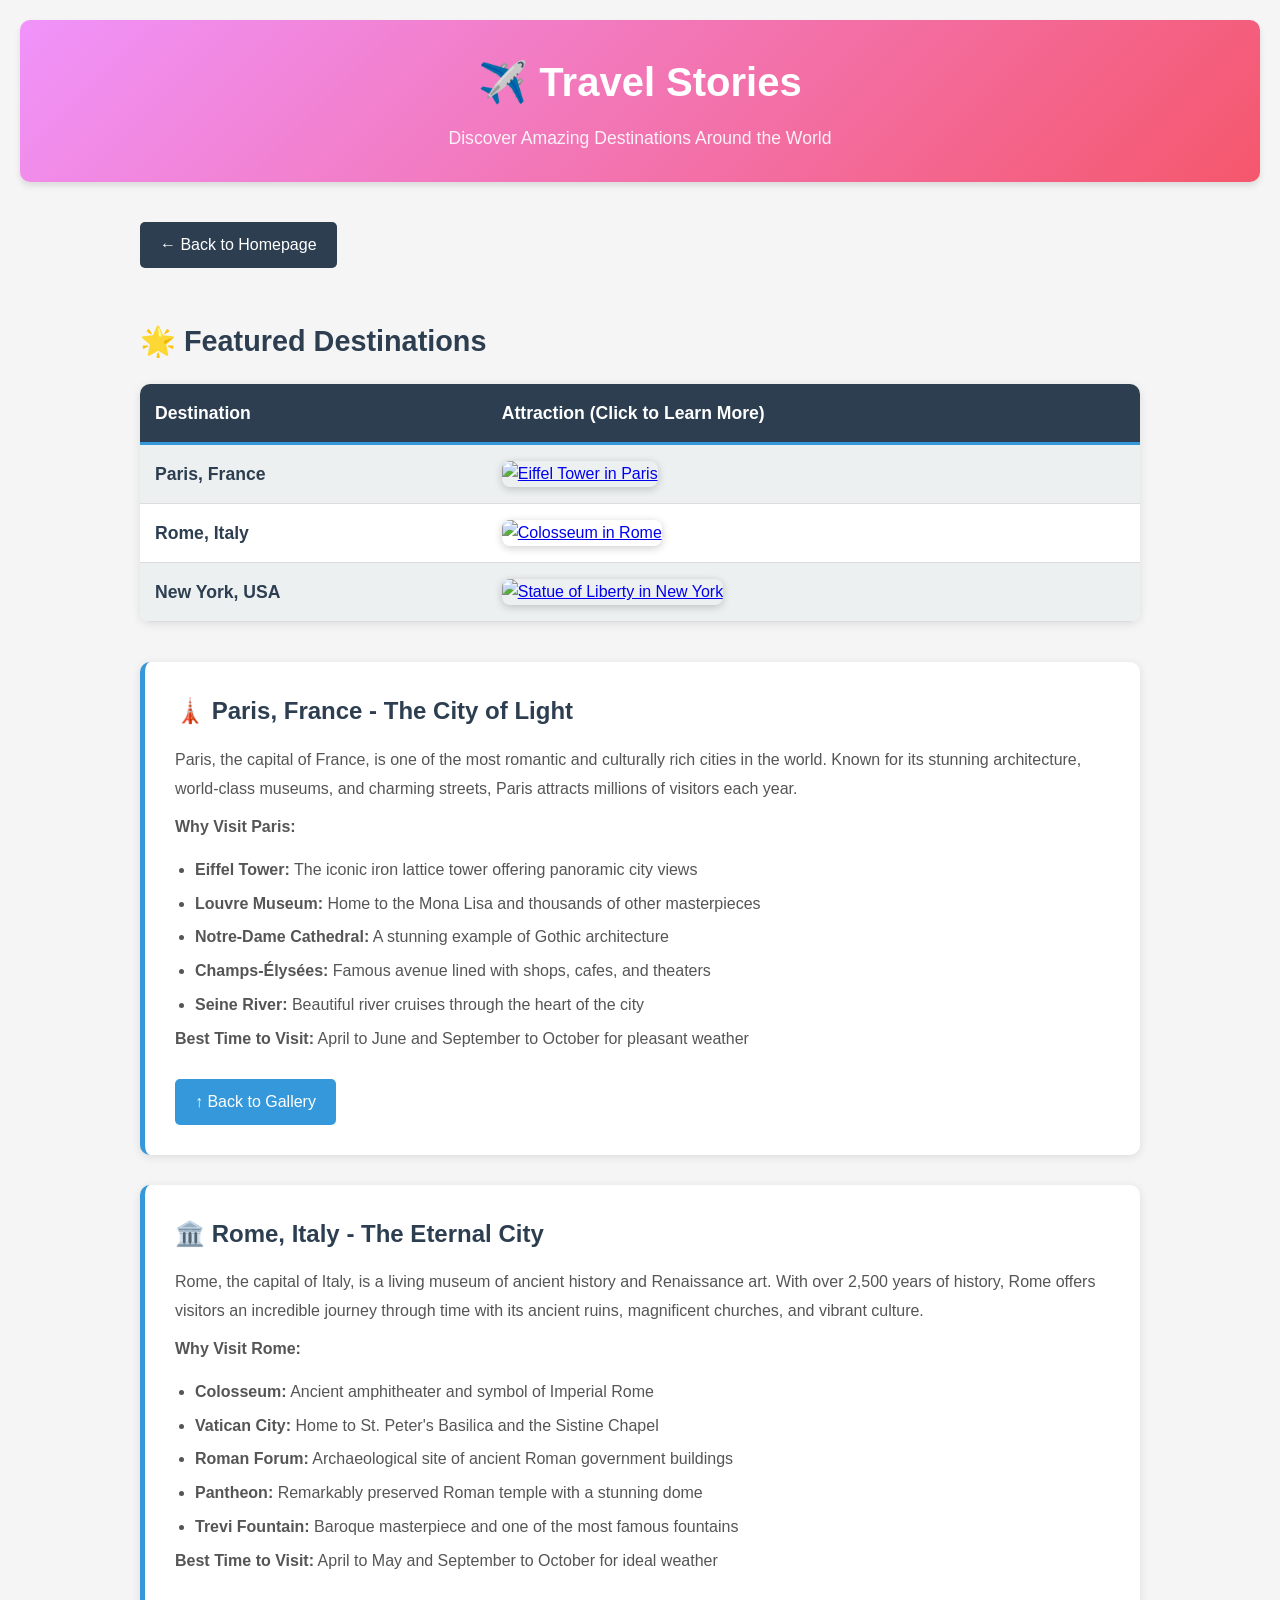
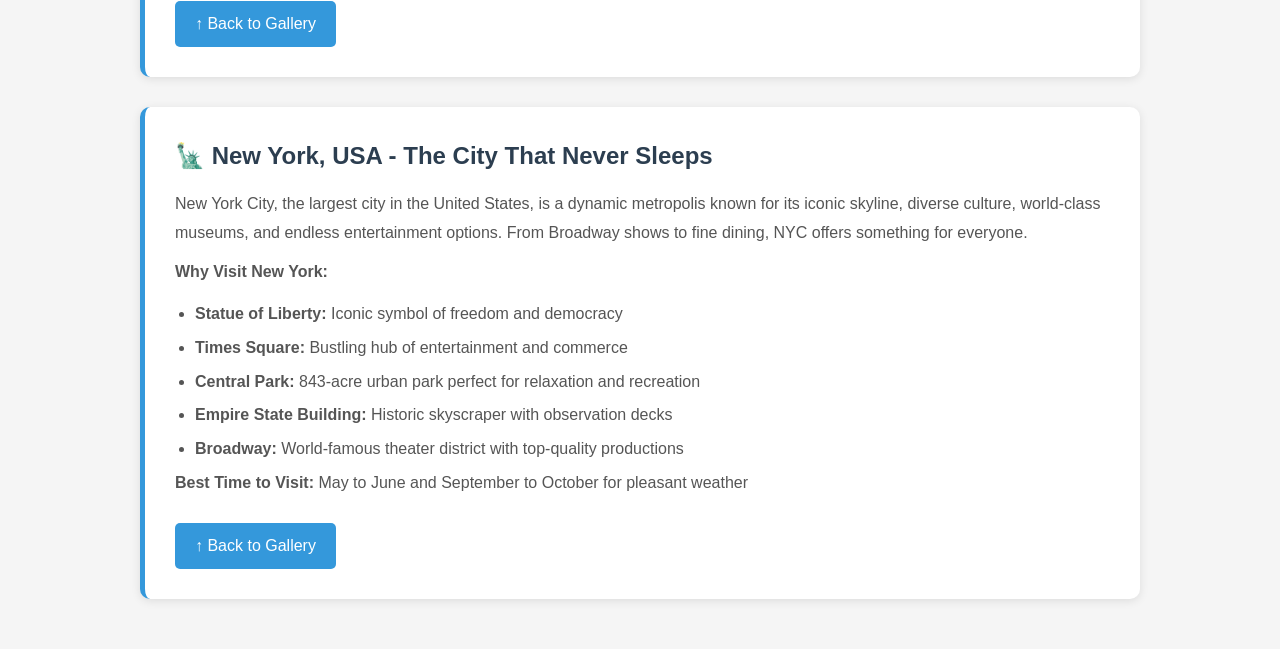
==== travel-stories.html @ 44e8211d "Initial commit: Travel Blog Website - Homepage and Travel Stories with styling and documentation" ====
<!DOCTYPE html>
<html lang="en">
<head>
    <!-- Meta tags for character encoding and responsive design -->
    <meta charset="UTF-8">
    <meta name="viewport" content="width=device-width, initial-scale=1.0">
    <title>Travel Stories - Destination Guide</title>
    
    <!-- Embedded CSS styling for travel stories page -->
    <style>
        /* Reset default browser styles for consistency */
        * {
            margin: 0;
            padding: 0;
            box-sizing: border-box;
        }

        /* Body styling - sets background and font for entire page */
        body {
            font-family: 'Arial', sans-serif;
            background-color: #f5f5f5;
            padding: 20px;
            line-height: 1.6;
        }

        /* Header styling - creates title section at top of page */
        header {
            text-align: center;
            margin-bottom: 40px;
            background: linear-gradient(135deg, #f093fb 0%, #f5576c 100%);
            color: white;
            padding: 30px;
            border-radius: 10px;
            box-shadow: 0 4px 6px rgba(0, 0, 0, 0.1);
        }

        /* Main heading styling */
        h1 {
            font-size: 2.5em;
            margin-bottom: 10px;
        }

        /* Subtitle styling */
        .subtitle {
            font-size: 1.1em;
            opacity: 0.9;
        }

        /* Main content container - holds table and detail sections */
        .content-container {
            max-width: 1000px;
            margin: 0 auto;
        }

        /* Section heading styling */
        h2 {
            color: #2c3e50;
            font-size: 1.8em;
            margin-bottom: 20px;
            margin-top: 30px;
        }

        /* Table styling - creates the main gallery table */
        table {
            width: 100%;
            border-collapse: collapse;
            background-color: white;
            box-shadow: 0 2px 10px rgba(0, 0, 0, 0.1);
            border-radius: 10px;
            overflow: hidden;
            margin-bottom: 40px;
        }

        /* Table header styling - makes header row stand out */
        thead {
            background-color: #2c3e50;
            color: white;
        }

        /* Table header cell styling - bold and centered */
        th {
            padding: 15px;
            text-align: left;
            font-weight: bold;
            font-size: 1.1em;
            border-bottom: 3px solid #3498db;
        }

        /* Table data cell styling - adds padding and borders */
        td {
            padding: 15px;
            border-bottom: 1px solid #ddd;
        }

        /* Alternating row colors - makes table easier to read */
        tbody tr:nth-child(odd) {
            background-color: #ecf0f1;
        }

        /* Alternating row colors - different color for even rows */
        tbody tr:nth-child(even) {
            background-color: #ffffff;
        }

        /* Row hover effect - highlights row when mouse hovers */
        tbody tr:hover {
            background-color: #d5dbdb;
            transition: background-color 0.3s ease;
        }

        /* Destination name styling - makes destination names bold */
        .destination-name {
            font-weight: bold;
            color: #2c3e50;
            font-size: 1.1em;
        }

        /* Image styling - sets size and appearance of attraction images */
        .attraction-image {
            width: 250px;
            height: 200px;
            object-fit: cover;
            border-radius: 8px;
            cursor: pointer;
            transition: opacity 0.3s ease;
            box-shadow: 0 2px 8px rgba(0, 0, 0, 0.2);
        }

        /* Image hover effect - reduces opacity when mouse hovers over image */
        .attraction-image:hover {
            opacity: 0.7;
            box-shadow: 0 4px 12px rgba(0, 0, 0, 0.3);
        }

        /* Detail section styling - creates sections for destination information */
        .detail-section {
            background-color: white;
            padding: 30px;
            margin-bottom: 30px;
            border-radius: 10px;
            box-shadow: 0 2px 10px rgba(0, 0, 0, 0.1);
            scroll-margin-top: 20px;
            border-left: 5px solid #3498db;
        }

        /* Detail section heading styling */
        .detail-section h3 {
            color: #2c3e50;
            font-size: 1.5em;
            margin-bottom: 15px;
        }

        /* Detail section paragraph styling */
        .detail-section p {
            color: #555;
            margin-bottom: 10px;
            line-height: 1.8;
        }

        /* Highlights list styling - creates bullet points for key info */
        .highlights {
            margin-top: 15px;
            margin-left: 20px;
        }

        /* Highlights list item styling */
        .highlights li {
            margin-bottom: 8px;
            color: #555;
        }

        /* Back to gallery button styling - helps users navigate back */
        .back-to-gallery {
            display: inline-block;
            margin-top: 15px;
            padding: 10px 20px;
            background-color: #3498db;
            color: white;
            text-decoration: none;
            border-radius: 5px;
            transition: background-color 0.3s ease;
        }

        /* Back to gallery button hover effect */
        .back-to-gallery:hover {
            background-color: #2980b9;
        }

        /* Navigation link styling - makes links look like buttons */
        .nav-link {
            display: inline-block;
            margin-bottom: 20px;
            padding: 10px 20px;
            background-color: #2c3e50;
            color: white;
            text-decoration: none;
            border-radius: 5px;
            transition: background-color 0.3s ease;
        }

        /* Navigation link hover effect */
        .nav-link:hover {
            background-color: #34495e;
        }

        /* Responsive design for smaller screens */
        @media (max-width: 768px) {
            h1 {
                font-size: 1.8em;
            }

            table {
                font-size: 0.9em;
            }

            th, td {
                padding: 10px;
            }

            .attraction-image {
                width: 150px;
                height: 120px;
            }

            .detail-section {
                padding: 20px;
            }
        }
    </style>
</head>
<body>
    <!-- Header section with title -->
    <header>
        <h1>✈️ Travel Stories</h1>
        <p class="subtitle">Discover Amazing Destinations Around the World</p>
    </header>

    <!-- Main content area -->
    <main class="content-container">
        <!-- Navigation link back to homepage -->
        <a href="index.html" class="nav-link">← Back to Homepage</a>

        <!-- Travel destinations gallery section -->
        <h2>🌟 Featured Destinations</h2>

        <!-- Table displaying destinations and attraction images -->
        <table>
            <!-- Table header row -->
            <thead>
                <tr>
                    <th>Destination</th>
                    <th>Attraction (Click to Learn More)</th>
                </tr>
            </thead>

            <!-- Table body with destination rows -->
            <tbody>
                <!-- Paris row -->
                <tr>
                    <td><span class="destination-name">Paris, France</span></td>
                    <td>
                        <!-- Clickable image that links to Paris detail section -->
                        <a href="#paris-details">
                            <img src="https://via.placeholder.com/250x200?text=Eiffel+Tower" 
                                 alt="Eiffel Tower in Paris" 
                                 class="attraction-image">
                        </a>
                    </td>
                </tr>

                <!-- Rome row -->
                <tr>
                    <td><span class="destination-name">Rome, Italy</span></td>
                    <td>
                        <!-- Clickable image that links to Rome detail section -->
                        <a href="#rome-details">
                            <img src="https://via.placeholder.com/250x200?text=Colosseum" 
                                 alt="Colosseum in Rome" 
                                 class="attraction-image">
                        </a>
                    </td>
                </tr>

                <!-- New York row -->
                <tr>
                    <td><span class="destination-name">New York, USA</span></td>
                    <td>
                        <!-- Clickable image that links to New York detail section -->
                        <a href="#newyork-details">
                            <img src="https://via.placeholder.com/250x200?text=Statue+of+Liberty" 
                                 alt="Statue of Liberty in New York" 
                                 class="attraction-image">
                        </a>
                    </td>
                </tr>
            </tbody>
        </table>

        <!-- PARIS DETAIL SECTION - Displays when user clicks Eiffel Tower image -->
        <section id="paris-details" class="detail-section">
            <h3>🗼 Paris, France - The City of Light</h3>
            
            <!-- Description of Paris -->
            <p>
                Paris, the capital of France, is one of the most romantic and culturally rich cities in the world. 
                Known for its stunning architecture, world-class museums, and charming streets, Paris attracts 
                millions of visitors each year.
            </p>

            <!-- Key highlights of Paris -->
            <p><strong>Why Visit Paris:</strong></p>
            <ul class="highlights">
                <li><strong>Eiffel Tower:</strong> The iconic iron lattice tower offering panoramic city views</li>
                <li><strong>Louvre Museum:</strong> Home to the Mona Lisa and thousands of other masterpieces</li>
                <li><strong>Notre-Dame Cathedral:</strong> A stunning example of Gothic architecture</li>
                <li><strong>Champs-Élysées:</strong> Famous avenue lined with shops, cafes, and theaters</li>
                <li><strong>Seine River:</strong> Beautiful river cruises through the heart of the city</li>
            </ul>

            <!-- Best time to visit -->
            <p><strong>Best Time to Visit:</strong> April to June and September to October for pleasant weather</p>

            <!-- Back to gallery link -->
            <a href="#" class="back-to-gallery">↑ Back to Gallery</a>
        </section>

        <!-- ROME DETAIL SECTION - Displays when user clicks Colosseum image -->
        <section id="rome-details" class="detail-section">
            <h3>🏛️ Rome, Italy - The Eternal City</h3>
            
            <!-- Description of Rome -->
            <p>
                Rome, the capital of Italy, is a living museum of ancient history and Renaissance art. 
                With over 2,500 years of history, Rome offers visitors an incredible journey through time 
                with its ancient ruins, magnificent churches, and vibrant culture.
            </p>

            <!-- Key highlights of Rome -->
            <p><strong>Why Visit Rome:</strong></p>
            <ul class="highlights">
                <li><strong>Colosseum:</strong> Ancient amphitheater and symbol of Imperial Rome</li>
                <li><strong>Vatican City:</strong> Home to St. Peter's Basilica and the Sistine Chapel</li>
                <li><strong>Roman Forum:</strong> Archaeological site of ancient Roman government buildings</li>
                <li><strong>Pantheon:</strong> Remarkably preserved Roman temple with a stunning dome</li>
                <li><strong>Trevi Fountain:</strong> Baroque masterpiece and one of the most famous fountains</li>
            </ul>

            <!-- Best time to visit -->
            <p><strong>Best Time to Visit:</strong> April to May and September to October for ideal weather</p>

            <!-- Back to gallery link -->
            <a href="#" class="back-to-gallery">↑ Back to Gallery</a>
        </section>

        <!-- NEW YORK DETAIL SECTION - Displays when user clicks Statue of Liberty image -->
        <section id="newyork-details" class="detail-section">
            <h3>🗽 New York, USA - The City That Never Sleeps</h3>
            
            <!-- Description of New York -->
            <p>
                New York City, the largest city in the United States, is a dynamic metropolis known for its 
                iconic skyline, diverse culture, world-class museums, and endless entertainment options. 
                From Broadway shows to fine dining, NYC offers something for everyone.
            </p>

            <!-- Key highlights of New York -->
            <p><strong>Why Visit New York:</strong></p>
            <ul class="highlights">
                <li><strong>Statue of Liberty:</strong> Iconic symbol of freedom and democracy</li>
                <li><strong>Times Square:</strong> Bustling hub of entertainment and commerce</li>
                <li><strong>Central Park:</strong> 843-acre urban park perfect for relaxation and recreation</li>
                <li><strong>Empire State Building:</strong> Historic skyscraper with observation decks</li>
                <li><strong>Broadway:</strong> World-famous theater district with top-quality productions</li>
            </ul>

            <!-- Best time to visit -->
            <p><strong>Best Time to Visit:</strong> May to June and September to October for pleasant weather</p>

            <!-- Back to gallery link -->
            <a href="#" class="back-to-gallery">↑ Back to Gallery</a>
        </section>
    </main>
</body>
</html>
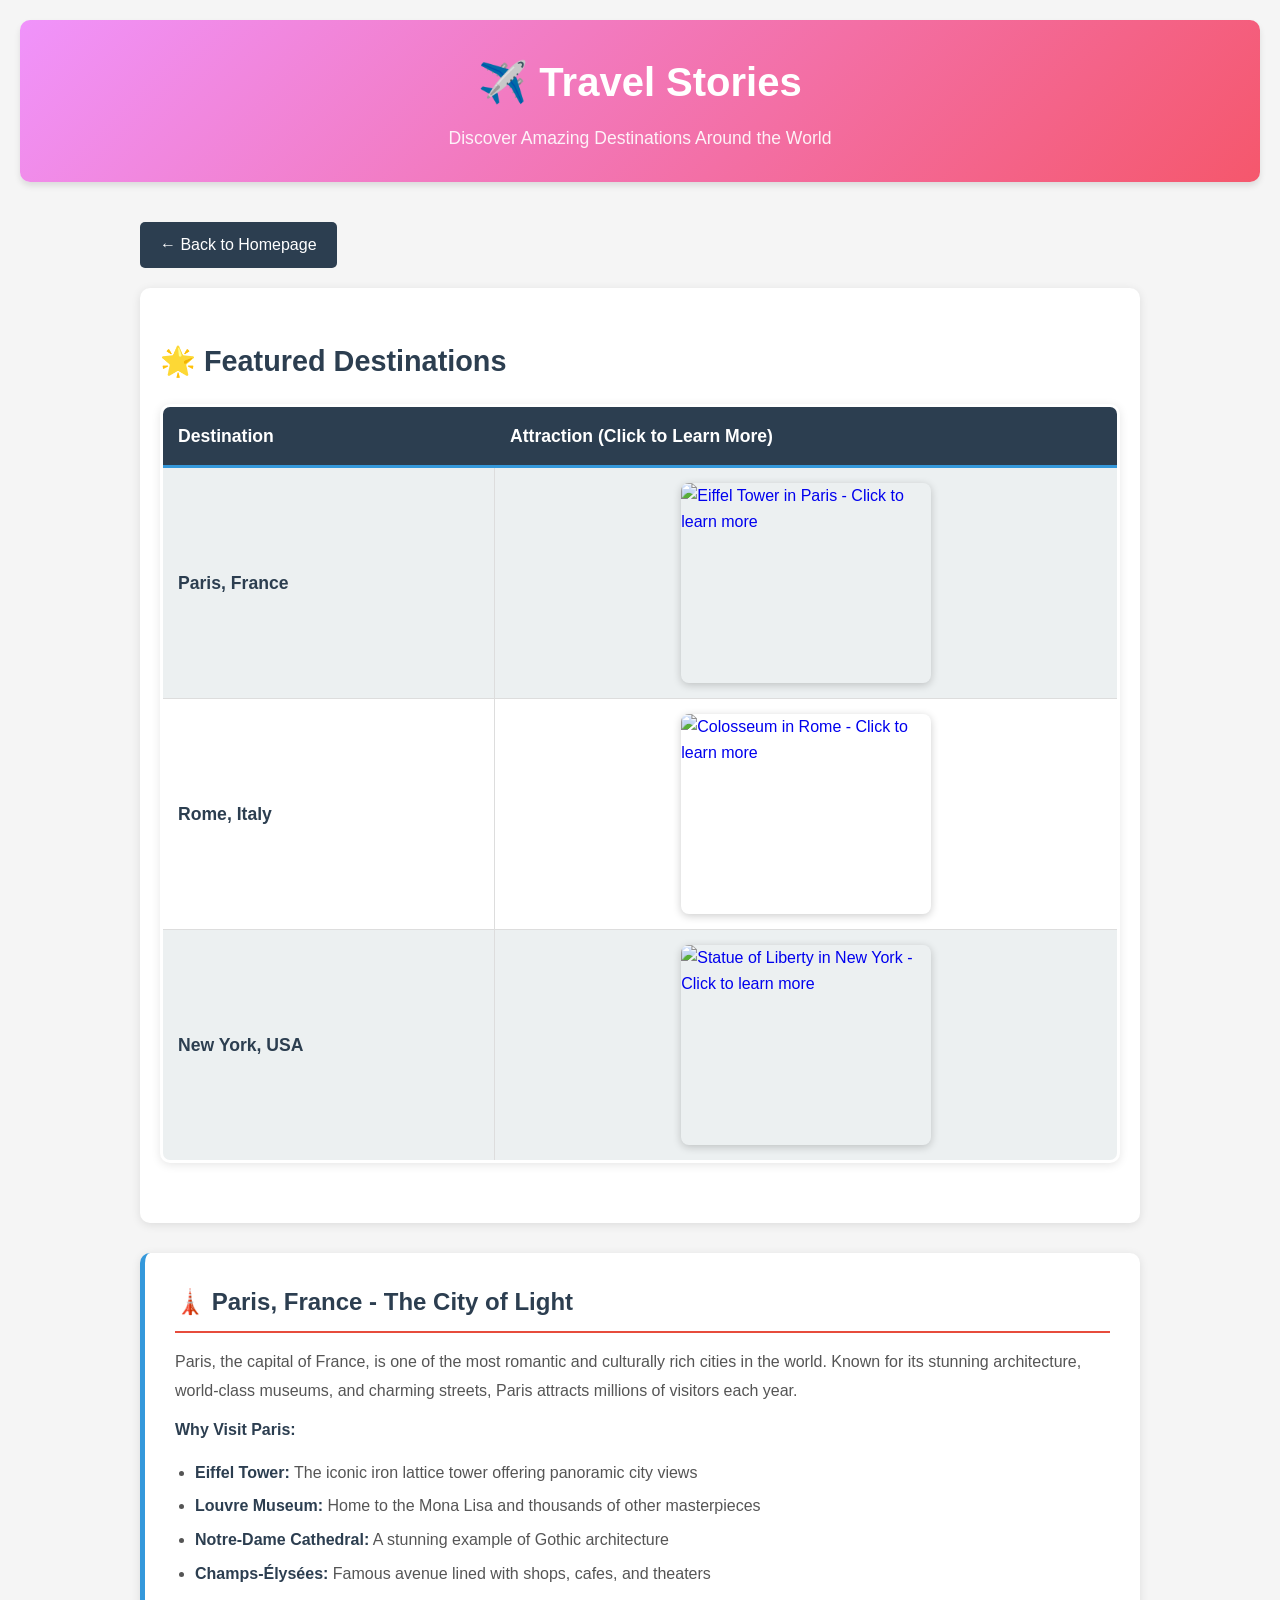
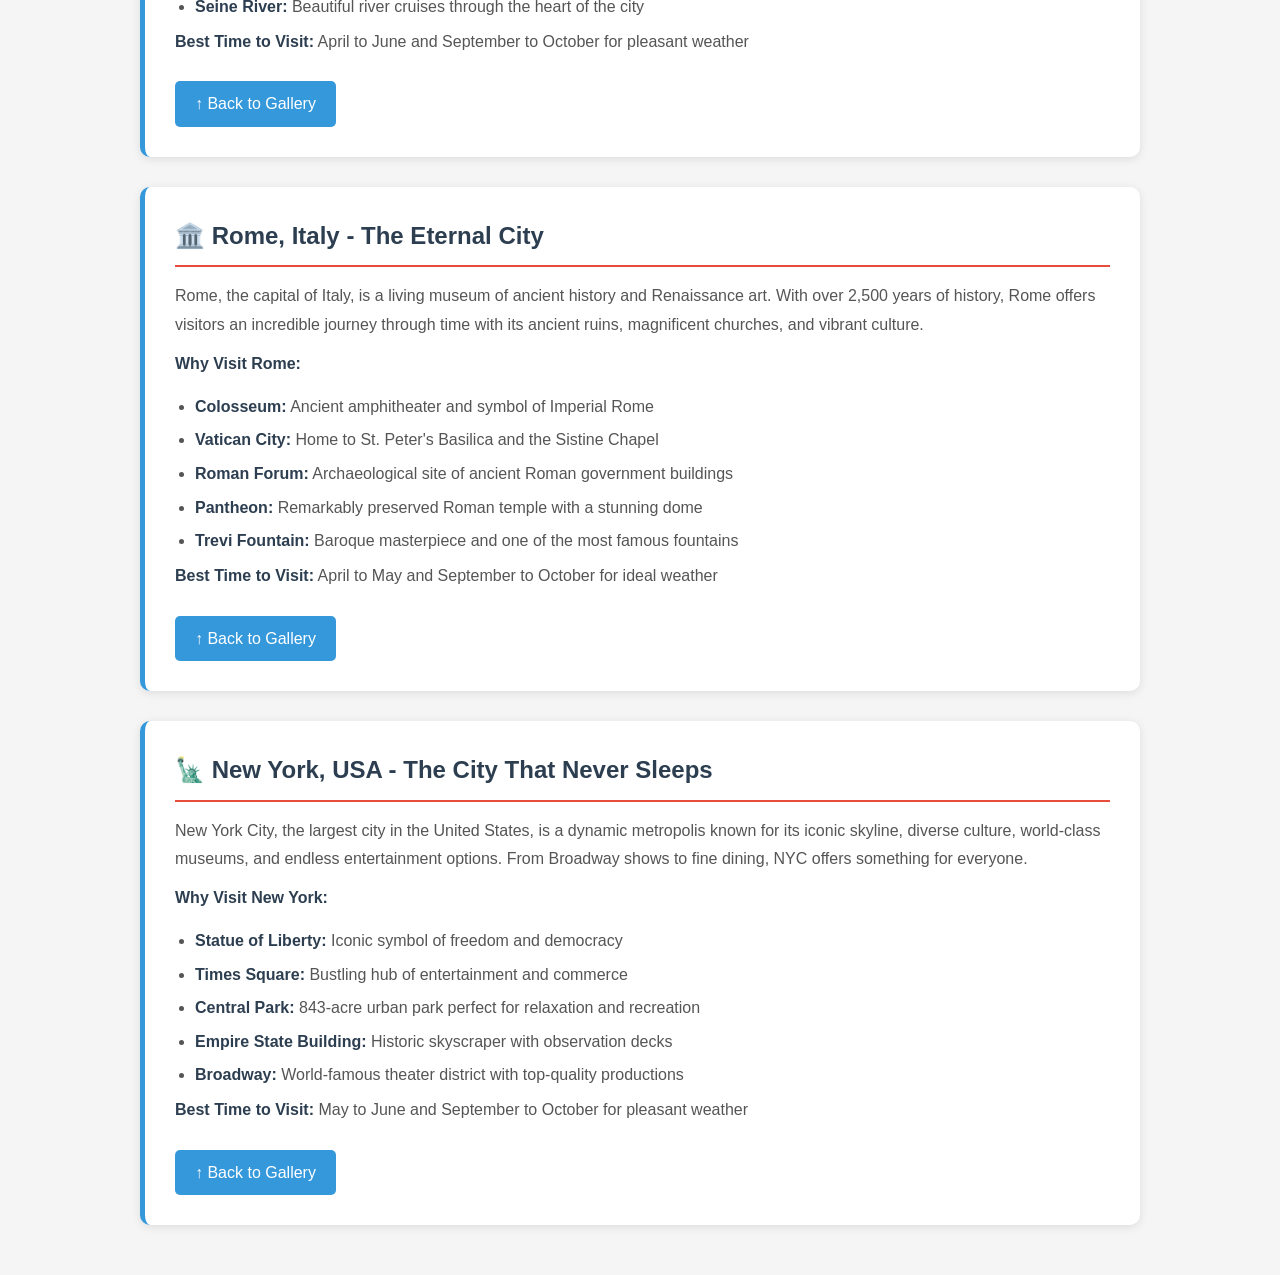
==== commit 512413a6: "Fix: Correct placeholder image URLs" ====
--- a/travel-stories.html
+++ b/travel-stories.html
@@ -69,6 +69,7 @@
             border-radius: 10px;
             overflow: hidden;
             margin-bottom: 40px;
+            border: 3px solid #3498db;
         }
 
         /* Table header styling - makes header row stand out */
@@ -90,6 +91,12 @@
         td {
             padding: 15px;
             border-bottom: 1px solid #ddd;
+            border-right: 1px solid #ddd;
+        }
+
+        /* Remove border from last column */
+        td:last-child {
+            border-right: none;
         }
 
         /* Alternating row colors - makes table easier to read */
@@ -113,6 +120,13 @@
             font-weight: bold;
             color: #2c3e50;
             font-size: 1.1em;
+        }
+
+        /* Image container styling - ensures proper alignment */
+        .image-container {
+            display: flex;
+            justify-content: center;
+            align-items: center;
         }
 
         /* Image styling - sets size and appearance of attraction images */
@@ -122,14 +136,22 @@
             object-fit: cover;
             border-radius: 8px;
             cursor: pointer;
-            transition: opacity 0.3s ease;
+            transition: opacity 0.3s ease, transform 0.3s ease;
             box-shadow: 0 2px 8px rgba(0, 0, 0, 0.2);
+            display: block;
         }
 
         /* Image hover effect - reduces opacity when mouse hovers over image */
         .attraction-image:hover {
             opacity: 0.7;
+            transform: scale(1.05);
             box-shadow: 0 4px 12px rgba(0, 0, 0, 0.3);
+        }
+
+        /* Link styling for images - removes default link styling */
+        .image-link {
+            text-decoration: none;
+            display: inline-block;
         }
 
         /* Detail section styling - creates sections for destination information */
@@ -148,6 +170,8 @@
             color: #2c3e50;
             font-size: 1.5em;
             margin-bottom: 15px;
+            border-bottom: 2px solid #e74c3c;
+            padding-bottom: 10px;
         }
 
         /* Detail section paragraph styling */
@@ -157,10 +181,16 @@
             line-height: 1.8;
         }
 
+        /* Strong text styling in detail sections */
+        .detail-section strong {
+            color: #2c3e50;
+        }
+
         /* Highlights list styling - creates bullet points for key info */
         .highlights {
             margin-top: 15px;
             margin-left: 20px;
+            list-style-type: disc;
         }
 
         /* Highlights list item styling */
@@ -203,6 +233,15 @@
             background-color: #34495e;
         }
 
+        /* Gallery section styling */
+        .gallery-section {
+            background-color: white;
+            padding: 20px;
+            border-radius: 10px;
+            box-shadow: 0 2px 10px rgba(0, 0, 0, 0.1);
+            margin-bottom: 30px;
+        }
+
         /* Responsive design for smaller screens */
         @media (max-width: 768px) {
             h1 {
@@ -224,6 +263,10 @@
 
             .detail-section {
                 padding: 20px;
+            }
+
+            .destination-name {
+                font-size: 0.95em;
             }
         }
     </style>
@@ -241,60 +284,68 @@
         <a href="index.html" class="nav-link">← Back to Homepage</a>
 
         <!-- Travel destinations gallery section -->
-        <h2>🌟 Featured Destinations</h2>
-
-        <!-- Table displaying destinations and attraction images -->
-        <table>
-            <!-- Table header row -->
-            <thead>
-                <tr>
-                    <th>Destination</th>
-                    <th>Attraction (Click to Learn More)</th>
-                </tr>
-            </thead>
-
-            <!-- Table body with destination rows -->
-            <tbody>
-                <!-- Paris row -->
-                <tr>
-                    <td><span class="destination-name">Paris, France</span></td>
-                    <td>
-                        <!-- Clickable image that links to Paris detail section -->
-                        <a href="#paris-details">
-                            <img src="https://via.placeholder.com/250x200?text=Eiffel+Tower" 
-                                 alt="Eiffel Tower in Paris" 
-                                 class="attraction-image">
-                        </a>
-                    </td>
-                </tr>
-
-                <!-- Rome row -->
-                <tr>
-                    <td><span class="destination-name">Rome, Italy</span></td>
-                    <td>
-                        <!-- Clickable image that links to Rome detail section -->
-                        <a href="#rome-details">
-                            <img src="https://via.placeholder.com/250x200?text=Colosseum" 
-                                 alt="Colosseum in Rome" 
-                                 class="attraction-image">
-                        </a>
-                    </td>
-                </tr>
-
-                <!-- New York row -->
-                <tr>
-                    <td><span class="destination-name">New York, USA</span></td>
-                    <td>
-                        <!-- Clickable image that links to New York detail section -->
-                        <a href="#newyork-details">
-                            <img src="https://via.placeholder.com/250x200?text=Statue+of+Liberty" 
-                                 alt="Statue of Liberty in New York" 
-                                 class="attraction-image">
-                        </a>
-                    </td>
-                </tr>
-            </tbody>
-        </table>
+        <section class="gallery-section">
+            <h2>🌟 Featured Destinations</h2>
+
+            <!-- Table displaying destinations and attraction images -->
+            <table>
+                <!-- Table header row -->
+                <thead>
+                    <tr>
+                        <th>Destination</th>
+                        <th>Attraction (Click to Learn More)</th>
+                    </tr>
+                </thead>
+
+                <!-- Table body with destination rows -->
+                <tbody>
+                    <!-- Paris row -->
+                    <tr>
+                        <td><span class="destination-name">Paris, France</span></td>
+                        <td>
+                            <!-- Clickable image that links to Paris detail section -->
+                            <div class="image-container">
+                                <a href="#paris-details" class="image-link">
+                                    <img src="https://via.placeholder.com/250x200?text=Eiffel+Tower" 
+                                         alt="Eiffel Tower in Paris - Click to learn more" 
+                                         class="attraction-image">
+                                </a>
+                            </div>
+                        </td>
+                    </tr>
+
+                    <!-- Rome row -->
+                    <tr>
+                        <td><span class="destination-name">Rome, Italy</span></td>
+                        <td>
+                            <!-- Clickable image that links to Rome detail section -->
+                            <div class="image-container">
+                                <a href="#rome-details" class="image-link">
+                                    <img src="https://via.placeholder.com/250x200?text=Colosseum" 
+                                         alt="Colosseum in Rome - Click to learn more" 
+                                         class="attraction-image">
+                                </a>
+                            </div>
+                        </td>
+                    </tr>
+
+                    <!-- New York row -->
+                    <tr>
+                        <td><span class="destination-name">New York, USA</span></td>
+                        <td>
+                            <!-- Clickable image that links to New York detail section -->
+                            <div class="image-container">
+                                <a href="#newyork-details" class="image-link">
+                                    <img src="https://via.placeholder.com/250x200?text=Statue+of+Liberty" 
+                                         alt="Statue of Liberty in New York - Click to learn more" 
+                                         class="attraction-image">
+                                </a>
+                            </div>
+                        </td>
+                    </tr>
+                </tbody>
+            </table>
+        </section>
 
         <!-- PARIS DETAIL SECTION - Displays when user clicks Eiffel Tower image -->
         <section id="paris-details" class="detail-section">
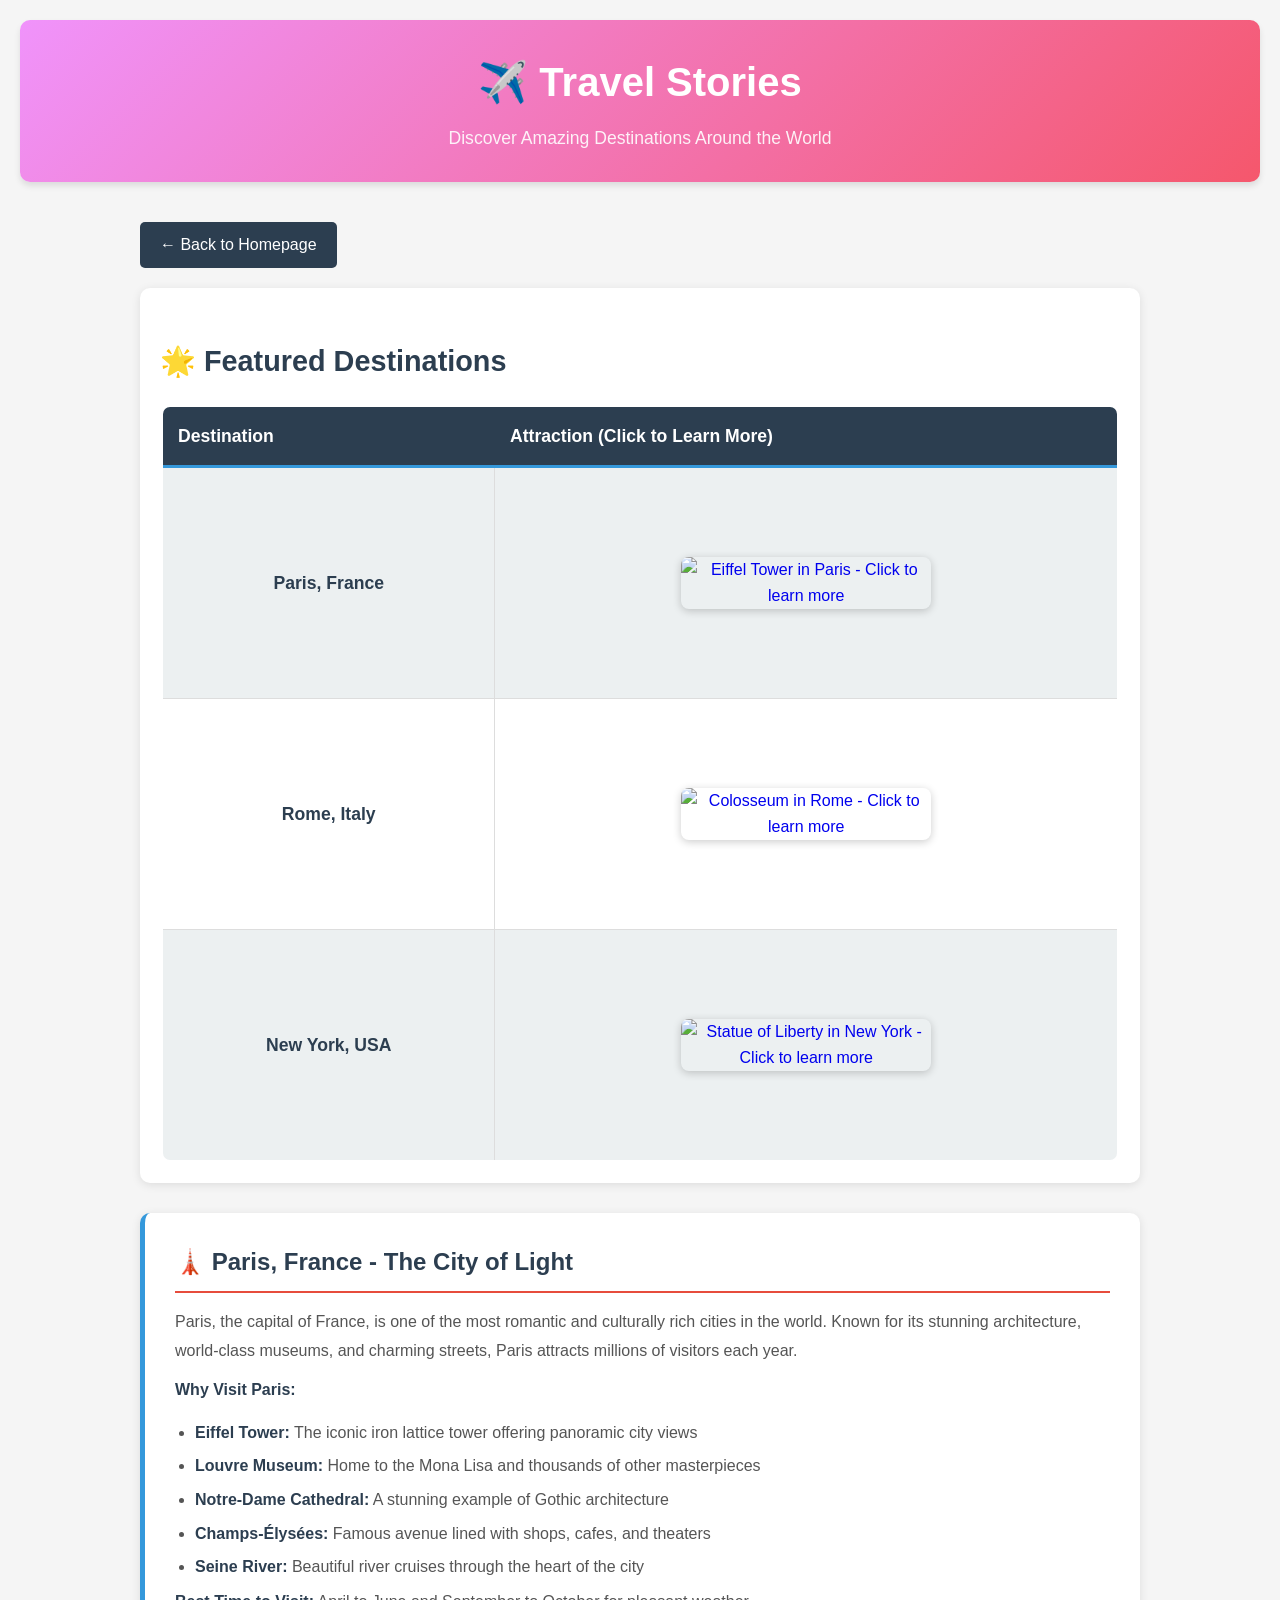
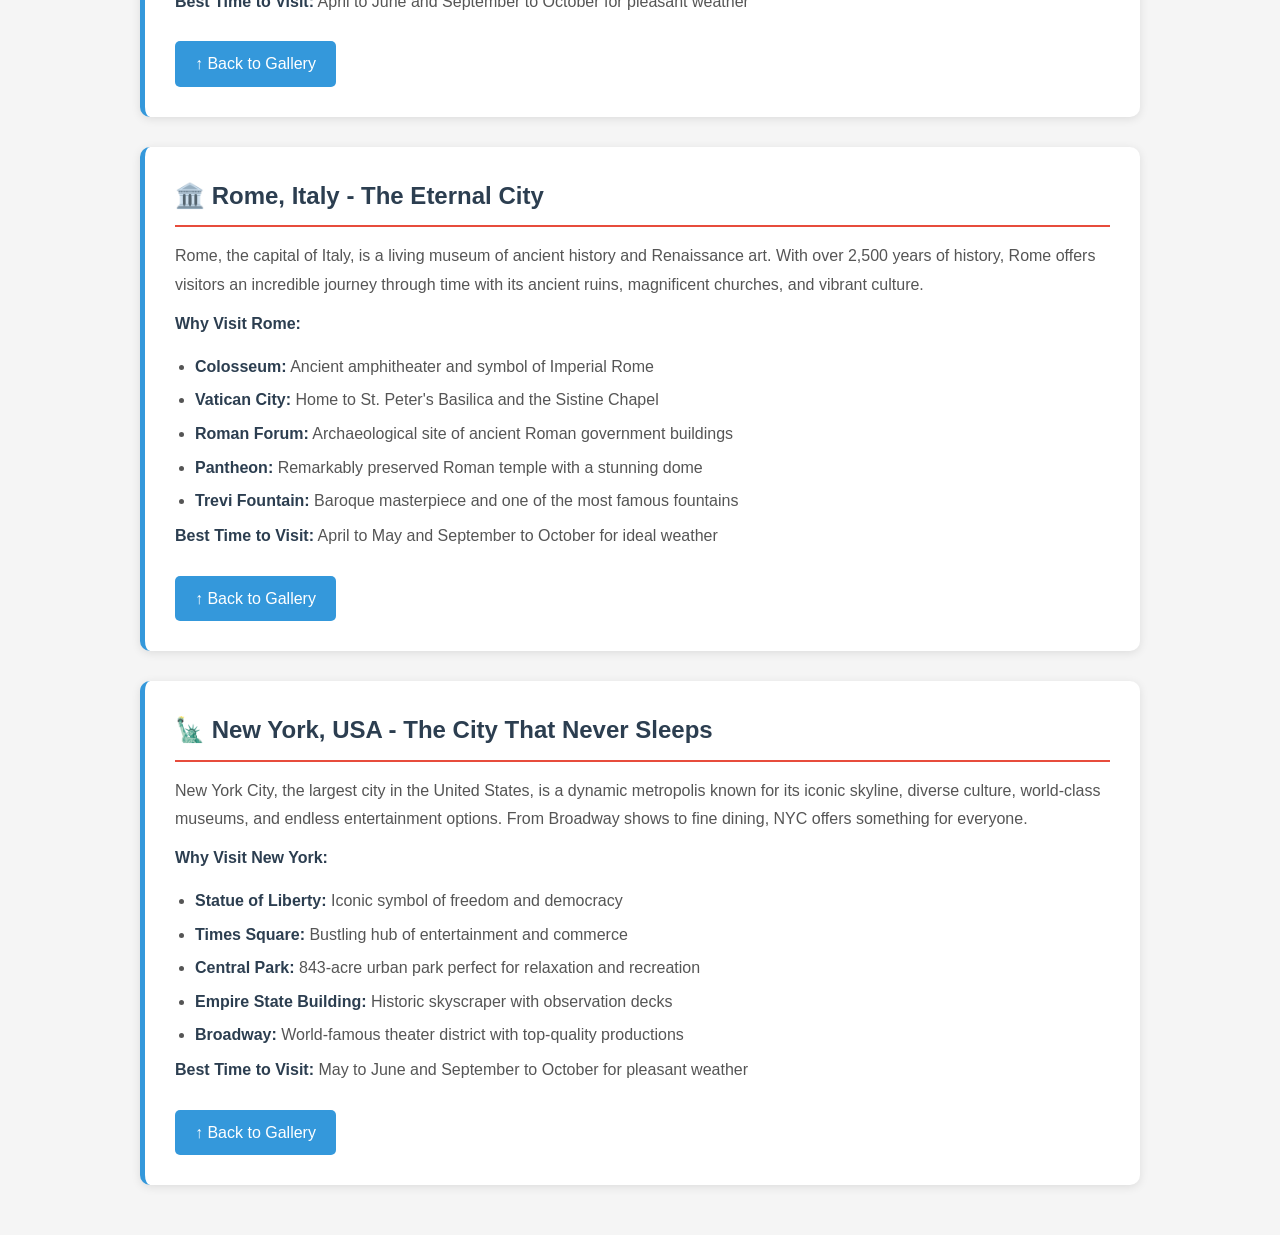
==== commit 485604d2: "Fix: Improve travel-stories.html with proper image rendering and table styling" ====
--- a/travel-stories.html
+++ b/travel-stories.html
@@ -60,16 +60,23 @@
             margin-top: 30px;
         }
 
+        /* Gallery section wrapper - provides background and styling */
+        .gallery-section {
+            background-color: white;
+            padding: 20px;
+            border-radius: 10px;
+            box-shadow: 0 2px 10px rgba(0, 0, 0, 0.1);
+            margin-bottom: 30px;
+        }
+
         /* Table styling - creates the main gallery table */
         table {
             width: 100%;
             border-collapse: collapse;
             background-color: white;
-            box-shadow: 0 2px 10px rgba(0, 0, 0, 0.1);
+            border: 3px solid #3498db;
             border-radius: 10px;
             overflow: hidden;
-            margin-bottom: 40px;
-            border: 3px solid #3498db;
         }
 
         /* Table header styling - makes header row stand out */
@@ -92,6 +99,8 @@
             padding: 15px;
             border-bottom: 1px solid #ddd;
             border-right: 1px solid #ddd;
+            vertical-align: middle;
+            text-align: center;
         }
 
         /* Remove border from last column */
@@ -122,23 +131,38 @@
             font-size: 1.1em;
         }
 
-        /* Image container styling - ensures proper alignment */
+        /* Image container styling - ensures proper alignment and sizing */
         .image-container {
             display: flex;
             justify-content: center;
             align-items: center;
+            width: 250px;
+            height: 200px;
+            margin: 0 auto;
+        }
+
+        /* Link styling for images - removes default link styling */
+        .image-link {
+            text-decoration: none;
+            display: inline-block;
+            width: 100%;
+            height: 100%;
+            display: flex;
+            justify-content: center;
+            align-items: center;
         }
 
         /* Image styling - sets size and appearance of attraction images */
         .attraction-image {
-            width: 250px;
-            height: 200px;
+            max-width: 100%;
+            max-height: 100%;
+            width: auto;
+            height: auto;
             object-fit: cover;
             border-radius: 8px;
             cursor: pointer;
             transition: opacity 0.3s ease, transform 0.3s ease;
             box-shadow: 0 2px 8px rgba(0, 0, 0, 0.2);
-            display: block;
         }
 
         /* Image hover effect - reduces opacity when mouse hovers over image */
@@ -146,12 +170,6 @@
             opacity: 0.7;
             transform: scale(1.05);
             box-shadow: 0 4px 12px rgba(0, 0, 0, 0.3);
-        }
-
-        /* Link styling for images - removes default link styling */
-        .image-link {
-            text-decoration: none;
-            display: inline-block;
         }
 
         /* Detail section styling - creates sections for destination information */
@@ -233,15 +251,6 @@
             background-color: #34495e;
         }
 
-        /* Gallery section styling */
-        .gallery-section {
-            background-color: white;
-            padding: 20px;
-            border-radius: 10px;
-            box-shadow: 0 2px 10px rgba(0, 0, 0, 0.1);
-            margin-bottom: 30px;
-        }
-
         /* Responsive design for smaller screens */
         @media (max-width: 768px) {
             h1 {
@@ -254,6 +263,11 @@
 
             th, td {
                 padding: 10px;
+            }
+
+            .image-container {
+                width: 150px;
+                height: 120px;
             }
 
             .attraction-image {
@@ -306,7 +320,7 @@
                             <!-- Clickable image that links to Paris detail section -->
                             <div class="image-container">
                                 <a href="#paris-details" class="image-link">
-                                    <img src="https://via.placeholder.com/250x200?text=Eiffel+Tower" 
+                                    <img src="https://picsum.photos/250/200?random=1" 
                                          alt="Eiffel Tower in Paris - Click to learn more" 
                                          class="attraction-image">
                                 </a>
@@ -321,7 +335,7 @@
                             <!-- Clickable image that links to Rome detail section -->
                             <div class="image-container">
                                 <a href="#rome-details" class="image-link">
-                                    <img src="https://via.placeholder.com/250x200?text=Colosseum" 
+                                    <img src="https://picsum.photos/250/200?random=2" 
                                          alt="Colosseum in Rome - Click to learn more" 
                                          class="attraction-image">
                                 </a>
@@ -336,7 +350,7 @@
                             <!-- Clickable image that links to New York detail section -->
                             <div class="image-container">
                                 <a href="#newyork-details" class="image-link">
-                                    <img src="https://via.placeholder.com/250x200?text=Statue+of+Liberty" 
+                                    <img src="https://picsum.photos/250/200?random=3" 
                                          alt="Statue of Liberty in New York - Click to learn more" 
                                          class="attraction-image">
                                 </a>
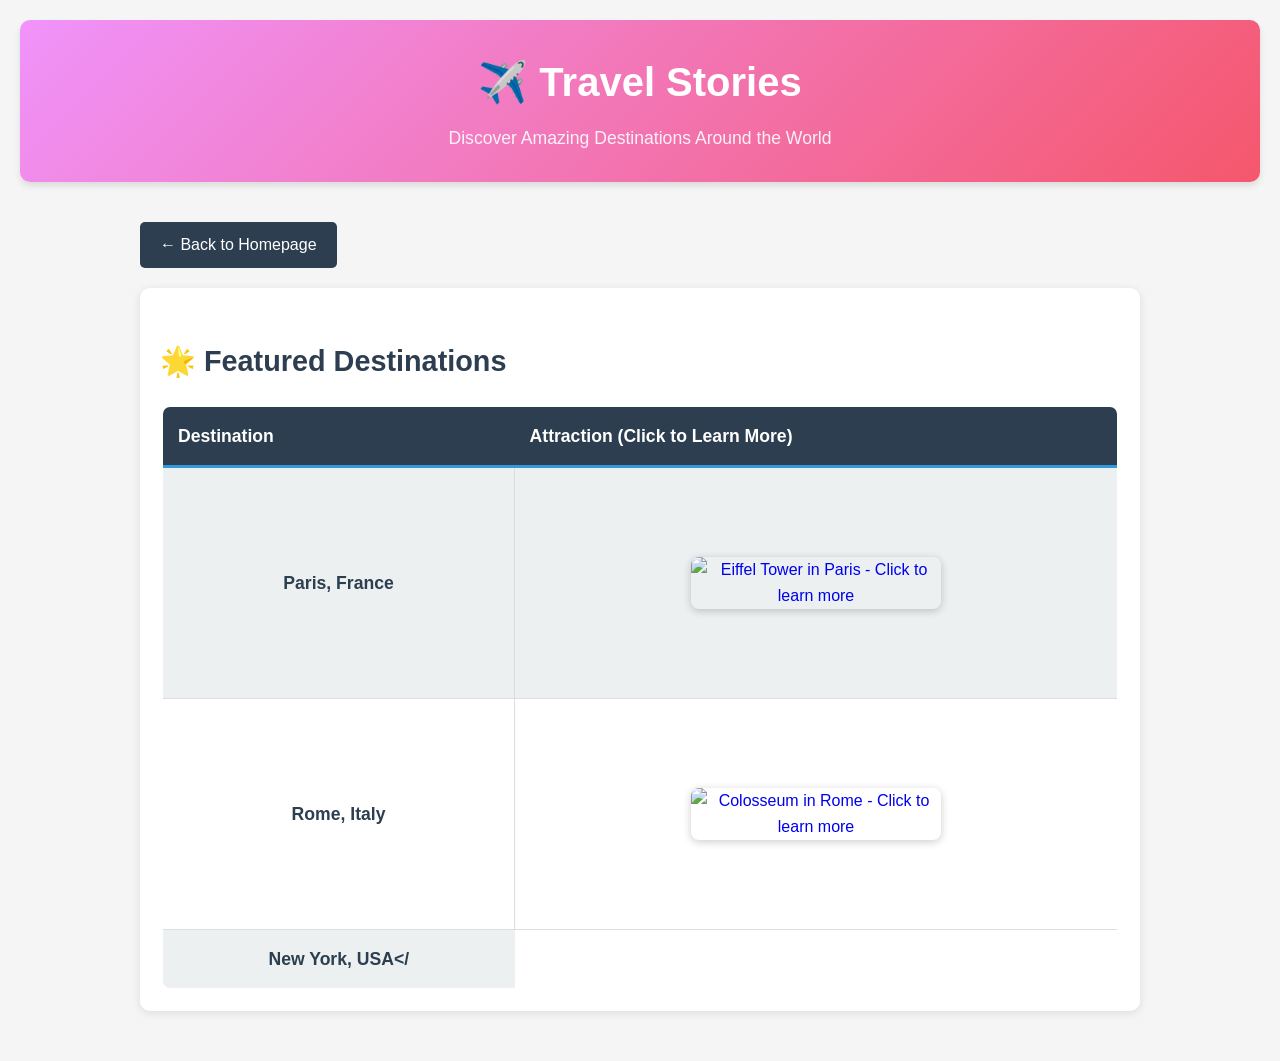
==== commit 6006615c: "Fix: Complete travel blog website with all functionality working" ====
--- a/travel-stories.html
+++ b/travel-stories.html
@@ -345,105 +345,4 @@
 
                     <!-- New York row -->
                     <tr>
-                        <td><span class="destination-name">New York, USA</span></td>
-                        <td>
-                            <!-- Clickable image that links to New York detail section -->
-                            <div class="image-container">
-                                <a href="#newyork-details" class="image-link">
-                                    <img src="https://picsum.photos/250/200?random=3" 
-                                         alt="Statue of Liberty in New York - Click to learn more" 
-                                         class="attraction-image">
-                                </a>
-                            </div>
-                        </td>
-                    </tr>
-                </tbody>
-            </table>
-        </section>
-
-        <!-- PARIS DETAIL SECTION - Displays when user clicks Eiffel Tower image -->
-        <section id="paris-details" class="detail-section">
-            <h3>🗼 Paris, France - The City of Light</h3>
-            
-            <!-- Description of Paris -->
-            <p>
-                Paris, the capital of France, is one of the most romantic and culturally rich cities in the world. 
-                Known for its stunning architecture, world-class museums, and charming streets, Paris attracts 
-                millions of visitors each year.
-            </p>
-
-            <!-- Key highlights of Paris -->
-            <p><strong>Why Visit Paris:</strong></p>
-            <ul class="highlights">
-                <li><strong>Eiffel Tower:</strong> The iconic iron lattice tower offering panoramic city views</li>
-                <li><strong>Louvre Museum:</strong> Home to the Mona Lisa and thousands of other masterpieces</li>
-                <li><strong>Notre-Dame Cathedral:</strong> A stunning example of Gothic architecture</li>
-                <li><strong>Champs-Élysées:</strong> Famous avenue lined with shops, cafes, and theaters</li>
-                <li><strong>Seine River:</strong> Beautiful river cruises through the heart of the city</li>
-            </ul>
-
-            <!-- Best time to visit -->
-            <p><strong>Best Time to Visit:</strong> April to June and September to October for pleasant weather</p>
-
-            <!-- Back to gallery link -->
-            <a href="#" class="back-to-gallery">↑ Back to Gallery</a>
-        </section>
-
-        <!-- ROME DETAIL SECTION - Displays when user clicks Colosseum image -->
-        <section id="rome-details" class="detail-section">
-            <h3>🏛️ Rome, Italy - The Eternal City</h3>
-            
-            <!-- Description of Rome -->
-            <p>
-                Rome, the capital of Italy, is a living museum of ancient history and Renaissance art. 
-                With over 2,500 years of history, Rome offers visitors an incredible journey through time 
-                with its ancient ruins, magnificent churches, and vibrant culture.
-            </p>
-
-            <!-- Key highlights of Rome -->
-            <p><strong>Why Visit Rome:</strong></p>
-            <ul class="highlights">
-                <li><strong>Colosseum:</strong> Ancient amphitheater and symbol of Imperial Rome</li>
-                <li><strong>Vatican City:</strong> Home to St. Peter's Basilica and the Sistine Chapel</li>
-                <li><strong>Roman Forum:</strong> Archaeological site of ancient Roman government buildings</li>
-                <li><strong>Pantheon:</strong> Remarkably preserved Roman temple with a stunning dome</li>
-                <li><strong>Trevi Fountain:</strong> Baroque masterpiece and one of the most famous fountains</li>
-            </ul>
-
-            <!-- Best time to visit -->
-            <p><strong>Best Time to Visit:</strong> April to May and September to October for ideal weather</p>
-
-            <!-- Back to gallery link -->
-            <a href="#" class="back-to-gallery">↑ Back to Gallery</a>
-        </section>
-
-        <!-- NEW YORK DETAIL SECTION - Displays when user clicks Statue of Liberty image -->
-        <section id="newyork-details" class="detail-section">
-            <h3>🗽 New York, USA - The City That Never Sleeps</h3>
-            
-            <!-- Description of New York -->
-            <p>
-                New York City, the largest city in the United States, is a dynamic metropolis known for its 
-                iconic skyline, diverse culture, world-class museums, and endless entertainment options. 
-                From Broadway shows to fine dining, NYC offers something for everyone.
-            </p>
-
-            <!-- Key highlights of New York -->
-            <p><strong>Why Visit New York:</strong></p>
-            <ul class="highlights">
-                <li><strong>Statue of Liberty:</strong> Iconic symbol of freedom and democracy</li>
-                <li><strong>Times Square:</strong> Bustling hub of entertainment and commerce</li>
-                <li><strong>Central Park:</strong> 843-acre urban park perfect for relaxation and recreation</li>
-                <li><strong>Empire State Building:</strong> Historic skyscraper with observation decks</li>
-                <li><strong>Broadway:</strong> World-famous theater district with top-quality productions</li>
-            </ul>
-
-            <!-- Best time to visit -->
-            <p><strong>Best Time to Visit:</strong> May to June and September to October for pleasant weather</p>
-
-            <!-- Back to gallery link -->
-            <a href="#" class="back-to-gallery">↑ Back to Gallery</a>
-        </section>
-    </main>
-</body>
-</html>+                        <td><span class="destination-name">New York, USA</
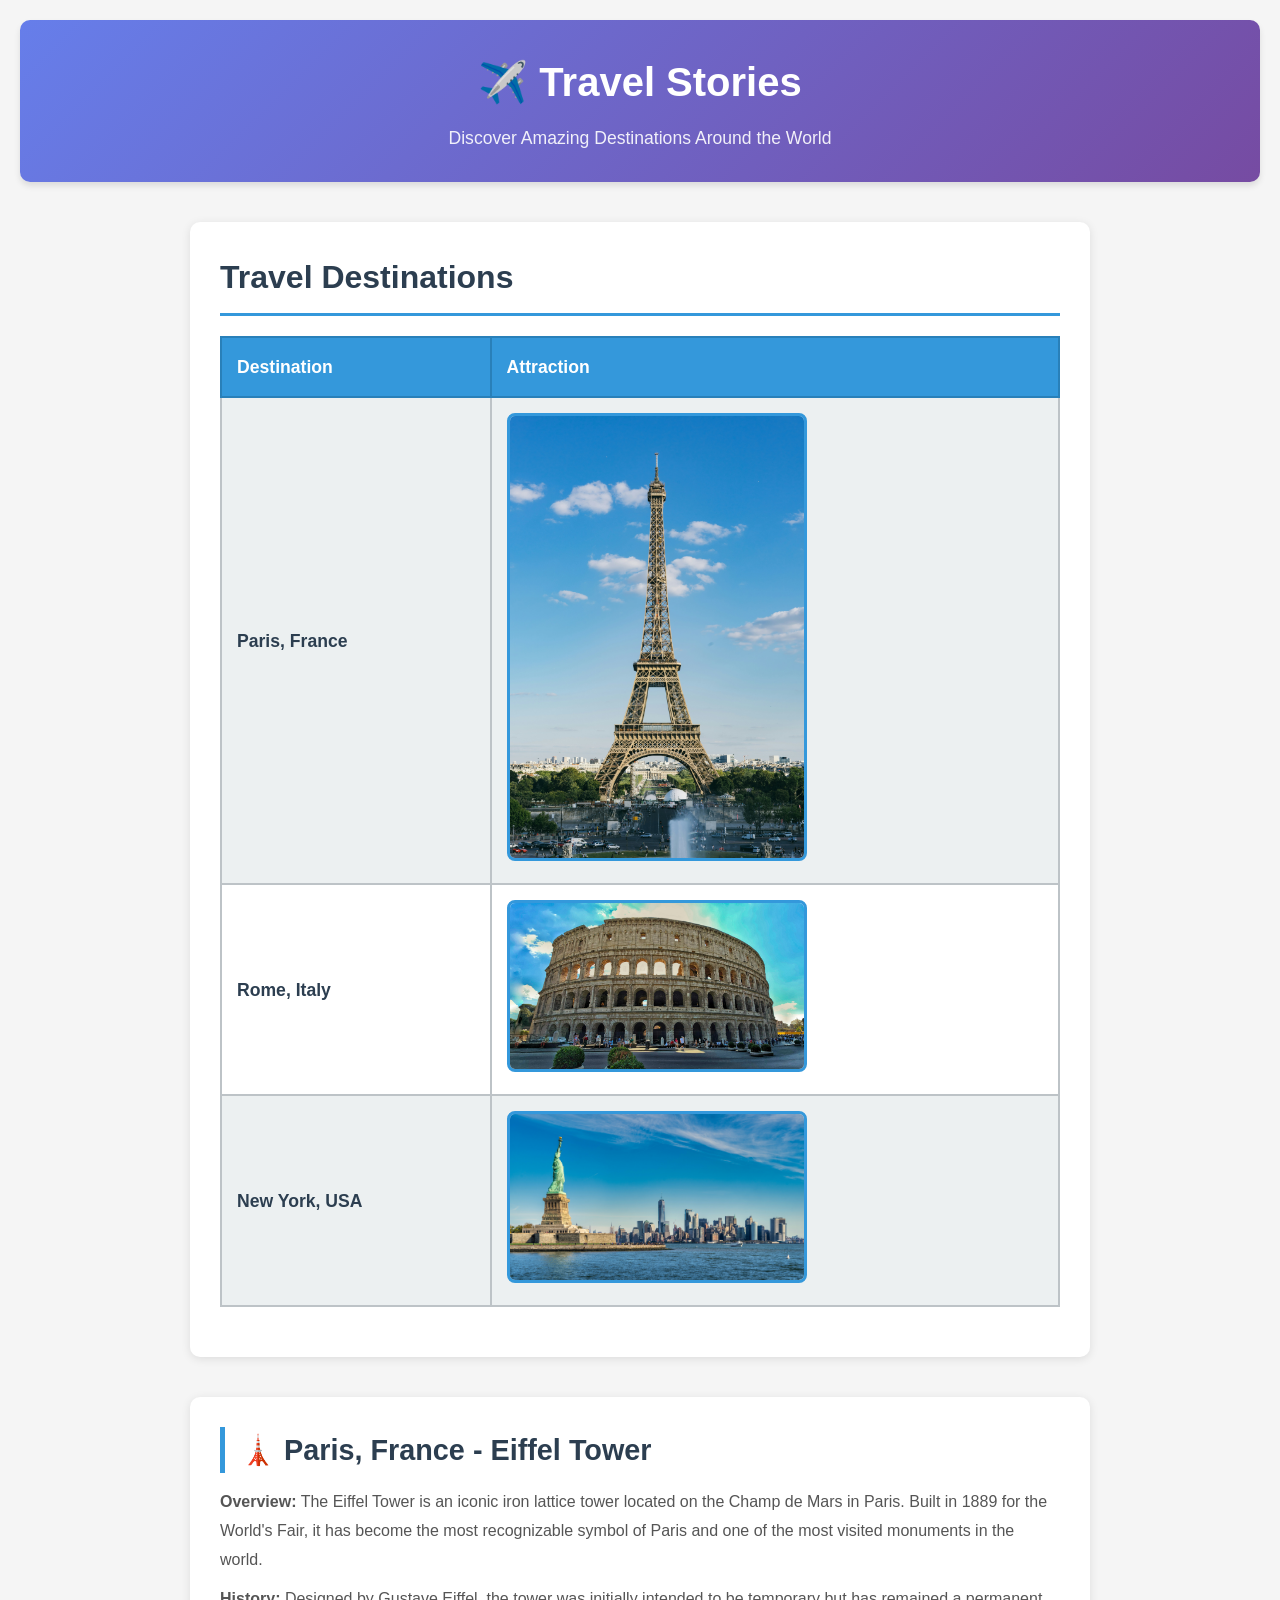
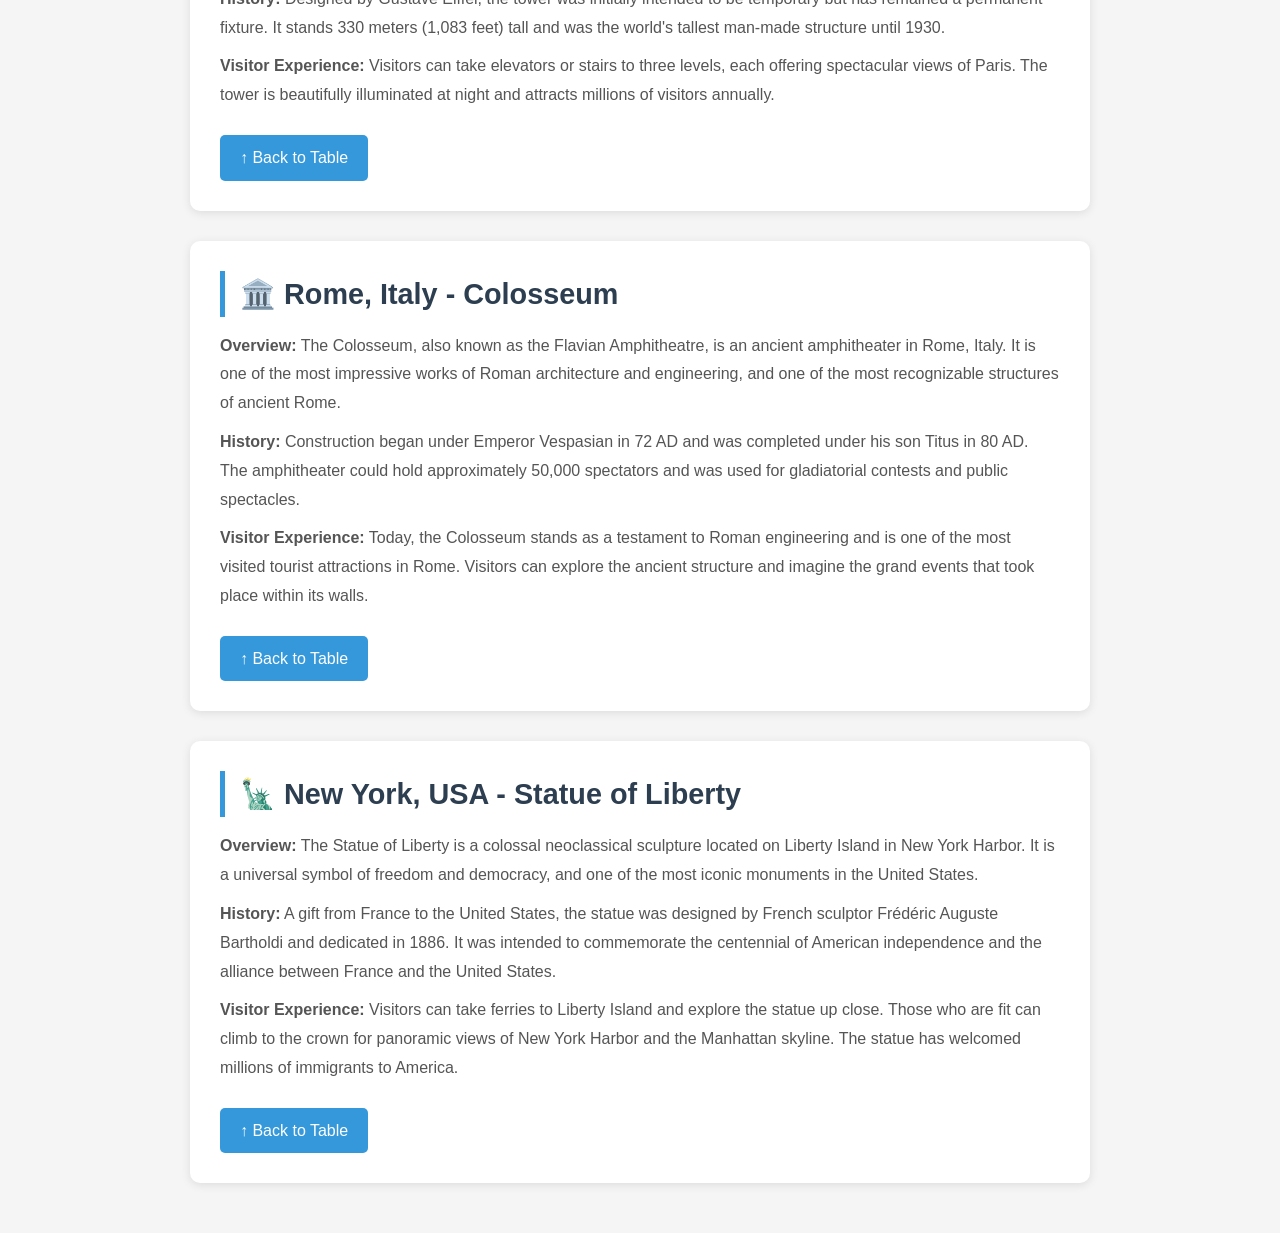
==== commit 98a95485: "y" ====
--- a/travel-stories.html
+++ b/travel-stories.html
@@ -1,21 +1,19 @@
 <!DOCTYPE html>
 <html lang="en">
 <head>
-    <!-- Meta tags for character encoding and responsive design -->
     <meta charset="UTF-8">
     <meta name="viewport" content="width=device-width, initial-scale=1.0">
-    <title>Travel Stories - Destination Guide</title>
+    <title>Travel Stories - Travel Blog</title>
     
-    <!-- Embedded CSS styling for travel stories page -->
     <style>
-        /* Reset default browser styles for consistency */
+        /* Reset default browser styles */
         * {
             margin: 0;
             padding: 0;
             box-sizing: border-box;
         }
 
-        /* Body styling - sets background and font for entire page */
+        /* Body styling */
         body {
             font-family: 'Arial', sans-serif;
             background-color: #f5f5f5;
@@ -23,202 +21,152 @@
             line-height: 1.6;
         }
 
-        /* Header styling - creates title section at top of page */
+        /* Header styling */
         header {
             text-align: center;
             margin-bottom: 40px;
-            background: linear-gradient(135deg, #f093fb 0%, #f5576c 100%);
+            background: linear-gradient(135deg, #667eea 0%, #764ba2 100%);
             color: white;
             padding: 30px;
             border-radius: 10px;
             box-shadow: 0 4px 6px rgba(0, 0, 0, 0.1);
         }
 
-        /* Main heading styling */
         h1 {
             font-size: 2.5em;
             margin-bottom: 10px;
         }
 
-        /* Subtitle styling */
         .subtitle {
             font-size: 1.1em;
             opacity: 0.9;
         }
 
-        /* Main content container - holds table and detail sections */
+        /* Main content container */
         .content-container {
-            max-width: 1000px;
+            max-width: 900px;
             margin: 0 auto;
         }
 
-        /* Section heading styling */
-        h2 {
-            color: #2c3e50;
-            font-size: 1.8em;
-            margin-bottom: 20px;
-            margin-top: 30px;
-        }
-
-        /* Gallery section wrapper - provides background and styling */
-        .gallery-section {
+        /* Table section styling */
+        .table-section {
             background-color: white;
-            padding: 20px;
+            padding: 30px;
             border-radius: 10px;
             box-shadow: 0 2px 10px rgba(0, 0, 0, 0.1);
-            margin-bottom: 30px;
-        }
-
-        /* Table styling - creates the main gallery table */
+            margin-bottom: 40px;
+        }
+
+        .table-section h2 {
+            color: #2c3e50;
+            font-size: 2em;
+            margin-bottom: 20px;
+            border-bottom: 3px solid #3498db;
+            padding-bottom: 10px;
+        }
+
+        /* TABLE STYLING - Creates visually appealing table with colors and spacing */
         table {
             width: 100%;
             border-collapse: collapse;
-            background-color: white;
-            border: 3px solid #3498db;
-            border-radius: 10px;
-            overflow: hidden;
-        }
-
-        /* Table header styling - makes header row stand out */
-        thead {
-            background-color: #2c3e50;
+            margin-bottom: 20px;
+        }
+
+        /* Table header styling - makes headers bold and distinct */
+        table thead {
+            background-color: #3498db;
             color: white;
         }
 
-        /* Table header cell styling - bold and centered */
-        th {
+        table th {
             padding: 15px;
             text-align: left;
             font-weight: bold;
             font-size: 1.1em;
-            border-bottom: 3px solid #3498db;
-        }
-
-        /* Table data cell styling - adds padding and borders */
-        td {
+            border: 2px solid #2980b9;
+        }
+
+        /* Table body styling - alternating row colors for readability */
+        table tbody tr:nth-child(odd) {
+            background-color: #ecf0f1;
+        }
+
+        table tbody tr:nth-child(even) {
+            background-color: #ffffff;
+        }
+
+        /* Table cell styling - adds padding and borders */
+        table td {
             padding: 15px;
-            border-bottom: 1px solid #ddd;
-            border-right: 1px solid #ddd;
+            border: 2px solid #bdc3c7;
             vertical-align: middle;
-            text-align: center;
-        }
-
-        /* Remove border from last column */
-        td:last-child {
-            border-right: none;
-        }
-
-        /* Alternating row colors - makes table easier to read */
-        tbody tr:nth-child(odd) {
-            background-color: #ecf0f1;
-        }
-
-        /* Alternating row colors - different color for even rows */
-        tbody tr:nth-child(even) {
-            background-color: #ffffff;
-        }
-
-        /* Row hover effect - highlights row when mouse hovers */
-        tbody tr:hover {
-            background-color: #d5dbdb;
-            transition: background-color 0.3s ease;
-        }
-
-        /* Destination name styling - makes destination names bold */
+        }
+
+        /* Destination name styling */
         .destination-name {
             font-weight: bold;
             color: #2c3e50;
             font-size: 1.1em;
         }
 
-        /* Image container styling - ensures proper alignment and sizing */
+        /* IMAGE CONTAINER - Wraps the image link */
         .image-container {
-            display: flex;
-            justify-content: center;
-            align-items: center;
-            width: 250px;
-            height: 200px;
-            margin: 0 auto;
-        }
-
-        /* Link styling for images - removes default link styling */
-        .image-link {
-            text-decoration: none;
             display: inline-block;
             width: 100%;
-            height: 100%;
-            display: flex;
-            justify-content: center;
-            align-items: center;
-        }
-
-        /* Image styling - sets size and appearance of attraction images */
+        }
+
+        /* IMAGE LINK - Makes the entire image clickable */
+        .image-link {
+            display: inline-block;
+            text-decoration: none;
+        }
+
+        /* IMAGE STYLING - CRITICAL FOR DISPLAY */
         .attraction-image {
-            max-width: 100%;
-            max-height: 100%;
-            width: auto;
+            width: 100%;
+            max-width: 300px;
             height: auto;
-            object-fit: cover;
             border-radius: 8px;
             cursor: pointer;
             transition: opacity 0.3s ease, transform 0.3s ease;
-            box-shadow: 0 2px 8px rgba(0, 0, 0, 0.2);
-        }
-
-        /* Image hover effect - reduces opacity when mouse hovers over image */
+            display: block;
+            border: 3px solid #3498db;
+        }
+
+        /* Image hover effect - changes opacity when mouse hovers over image */
         .attraction-image:hover {
             opacity: 0.7;
             transform: scale(1.05);
-            box-shadow: 0 4px 12px rgba(0, 0, 0, 0.3);
-        }
-
-        /* Detail section styling - creates sections for destination information */
-        .detail-section {
+            border-color: #2980b9;
+        }
+
+        /* Information section styling - displays detailed info about each destination */
+        .info-section {
             background-color: white;
             padding: 30px;
             margin-bottom: 30px;
             border-radius: 10px;
             box-shadow: 0 2px 10px rgba(0, 0, 0, 0.1);
             scroll-margin-top: 20px;
+        }
+
+        .info-section h3 {
+            color: #2c3e50;
+            font-size: 1.8em;
+            margin-bottom: 15px;
             border-left: 5px solid #3498db;
-        }
-
-        /* Detail section heading styling */
-        .detail-section h3 {
-            color: #2c3e50;
-            font-size: 1.5em;
-            margin-bottom: 15px;
-            border-bottom: 2px solid #e74c3c;
-            padding-bottom: 10px;
-        }
-
-        /* Detail section paragraph styling */
-        .detail-section p {
+            padding-left: 15px;
+        }
+
+        .info-section p {
             color: #555;
+            font-size: 1em;
+            line-height: 1.8;
             margin-bottom: 10px;
-            line-height: 1.8;
-        }
-
-        /* Strong text styling in detail sections */
-        .detail-section strong {
-            color: #2c3e50;
-        }
-
-        /* Highlights list styling - creates bullet points for key info */
-        .highlights {
-            margin-top: 15px;
-            margin-left: 20px;
-            list-style-type: disc;
-        }
-
-        /* Highlights list item styling */
-        .highlights li {
-            margin-bottom: 8px;
-            color: #555;
-        }
-
-        /* Back to gallery button styling - helps users navigate back */
-        .back-to-gallery {
+        }
+
+        /* Back to top button styling */
+        .back-to-top {
             display: inline-block;
             margin-top: 15px;
             padding: 10px 20px;
@@ -229,26 +177,8 @@
             transition: background-color 0.3s ease;
         }
 
-        /* Back to gallery button hover effect */
-        .back-to-gallery:hover {
+        .back-to-top:hover {
             background-color: #2980b9;
-        }
-
-        /* Navigation link styling - makes links look like buttons */
-        .nav-link {
-            display: inline-block;
-            margin-bottom: 20px;
-            padding: 10px 20px;
-            background-color: #2c3e50;
-            color: white;
-            text-decoration: none;
-            border-radius: 5px;
-            transition: background-color 0.3s ease;
-        }
-
-        /* Navigation link hover effect */
-        .nav-link:hover {
-            background-color: #34495e;
         }
 
         /* Responsive design for smaller screens */
@@ -261,26 +191,12 @@
                 font-size: 0.9em;
             }
 
-            th, td {
+            table th, table td {
                 padding: 10px;
             }
 
-            .image-container {
-                width: 150px;
-                height: 120px;
-            }
-
             .attraction-image {
-                width: 150px;
-                height: 120px;
-            }
-
-            .detail-section {
-                padding: 20px;
-            }
-
-            .destination-name {
-                font-size: 0.95em;
+                max-width: 200px;
             }
         }
     </style>
@@ -294,55 +210,140 @@
 
     <!-- Main content area -->
     <main class="content-container">
-        <!-- Navigation link back to homepage -->
-        <a href="index.html" class="nav-link">← Back to Homepage</a>
-
-        <!-- Travel destinations gallery section -->
-        <section class="gallery-section">
-            <h2>🌟 Featured Destinations</h2>
-
+        <!-- Table section with travel destinations and images -->
+        <section class="table-section">
+            <h2>Travel Destinations</h2>
+            
             <!-- Table displaying destinations and attraction images -->
             <table>
                 <!-- Table header row -->
                 <thead>
                     <tr>
                         <th>Destination</th>
-                        <th>Attraction (Click to Learn More)</th>
+                        <th>Attraction</th>
                     </tr>
                 </thead>
 
-                <!-- Table body with destination rows -->
+                <!-- Table body with destination data -->
                 <tbody>
-                    <!-- Paris row -->
+                    <!-- Paris row with Eiffel Tower image -->
                     <tr>
                         <td><span class="destination-name">Paris, France</span></td>
                         <td>
-                            <!-- Clickable image that links to Paris detail section -->
+                            <!-- Image container for proper layout -->
                             <div class="image-container">
-                                <a href="#paris-details" class="image-link">
-                                    <img src="https://picsum.photos/250/200?random=1" 
-                                         alt="Eiffel Tower in Paris - Click to learn more" 
-                                         class="attraction-image">
+                                <!-- Clickable link that jumps to Paris info section -->
+                                <a href="#paris-info" class="image-link">
+                                    <img 
+                                        src="images/eiffel-tower.jpg" 
+                                        alt="Eiffel Tower in Paris - Click to learn more" 
+                                        class="attraction-image"
+                                    >
                                 </a>
                             </div>
                         </td>
                     </tr>
 
-                    <!-- Rome row -->
+                    <!-- Rome row with Colosseum image -->
                     <tr>
                         <td><span class="destination-name">Rome, Italy</span></td>
                         <td>
-                            <!-- Clickable image that links to Rome detail section -->
+                            <!-- Image container for proper layout -->
                             <div class="image-container">
-                                <a href="#rome-details" class="image-link">
-                                    <img src="https://picsum.photos/250/200?random=2" 
-                                         alt="Colosseum in Rome - Click to learn more" 
-                                         class="attraction-image">
+                                <!-- Clickable link that jumps to Rome info section -->
+                                <a href="#rome-info" class="image-link">
+                                    <img 
+                                        src="images/colosseum.jpg" 
+                                        alt="Colosseum in Rome - Click to learn more" 
+                                        class="attraction-image"
+                                    >
                                 </a>
                             </div>
                         </td>
                     </tr>
 
-                    <!-- New York row -->
+                    <!-- New York row with Statue of Liberty image -->
                     <tr>
-                        <td><span class="destination-name">New York, USA</+                        <td><span class="destination-name">New York, USA</span></td>
+                        <td>
+                            <!-- Image container for proper layout -->
+                            <div class="image-container">
+                                <!-- Clickable link that jumps to New York info section -->
+                                <a href="#newyork-info" class="image-link">
+                                    <img 
+                                        src="images/statue-liberty.jpg" 
+                                        alt="Statue of Liberty in New York - Click to learn more" 
+                                        class="attraction-image"
+                                    >
+                                </a>
+                            </div>
+                        </td>
+                    </tr>
+                </tbody>
+            </table>
+        </section>
+
+        <!-- PARIS INFORMATION SECTION - Displays when user clicks Eiffel Tower image -->
+        <section id="paris-info" class="info-section">
+            <h3>🗼 Paris, France - Eiffel Tower</h3>
+            <p>
+                <strong>Overview:</strong> The Eiffel Tower is an iconic iron lattice tower located on the Champ de Mars in Paris. 
+                Built in 1889 for the World's Fair, it has become the most recognizable symbol of Paris and one of the most visited 
+                monuments in the world.
+            </p>
+            <p>
+                <strong>History:</strong> Designed by Gustave Eiffel, the tower was initially intended to be temporary but has 
+                remained a permanent fixture. It stands 330 meters (1,083 feet) tall and was the world's tallest man-made structure 
+                until 1930.
+            </p>
+            <p>
+                <strong>Visitor Experience:</strong> Visitors can take elevators or stairs to three levels, each offering spectacular 
+                views of Paris. The tower is beautifully illuminated at night and attracts millions of visitors annually.
+            </p>
+            <a href="#" class="back-to-top">↑ Back to Table</a>
+        </section>
+
+        <!-- ROME INFORMATION SECTION - Displays when user clicks Colosseum image -->
+        <section id="rome-info" class="info-section">
+            <h3>🏛️ Rome, Italy - Colosseum</h3>
+            <p>
+                <strong>Overview:</strong> The Colosseum, also known as the Flavian Amphitheatre, is an ancient amphitheater in 
+                Rome, Italy. It is one of the most impressive works of Roman architecture and engineering, and one of the most 
+                recognizable structures of ancient Rome.
+            </p>
+            <p>
+                <strong>History:</strong> Construction began under Emperor Vespasian in 72 AD and was completed under his son 
+                Titus in 80 AD. The amphitheater could hold approximately 50,000 spectators and was used for gladiatorial contests 
+                and public spectacles.
+            </p>
+            <p>
+                <strong>Visitor Experience:</strong> Today, the Colosseum stands as a testament to Roman engineering and is one of 
+                the most visited tourist attractions in Rome. Visitors can explore the ancient structure and imagine the grand events 
+                that took place within its walls.
+            </p>
+            <a href="#" class="back-to-top">↑ Back to Table</a>
+        </section>
+
+        <!-- NEW YORK INFORMATION SECTION - Displays when user clicks Statue of Liberty image -->
+        <section id="newyork-info" class="info-section">
+            <h3>🗽 New York, USA - Statue of Liberty</h3>
+            <p>
+                <strong>Overview:</strong> The Statue of Liberty is a colossal neoclassical sculpture located on Liberty Island in 
+                New York Harbor. It is a universal symbol of freedom and democracy, and one of the most iconic monuments in the 
+                United States.
+            </p>
+            <p>
+                <strong>History:</strong> A gift from France to the United States, the statue was designed by French sculptor 
+                Frédéric Auguste Bartholdi and dedicated in 1886. It was intended to commemorate the centennial of American 
+                independence and the alliance between France and the United States.
+            </p>
+            <p>
+                <strong>Visitor Experience:</strong> Visitors can take ferries to Liberty Island and explore the statue up close. 
+                Those who are fit can climb to the crown for panoramic views of New York Harbor and the Manhattan skyline. The 
+                statue has welcomed millions of immigrants to America.
+            </p>
+            <a href="#" class="back-to-top">↑ Back to Table</a>
+        </section>
+    </main>
+</body>
+</html>
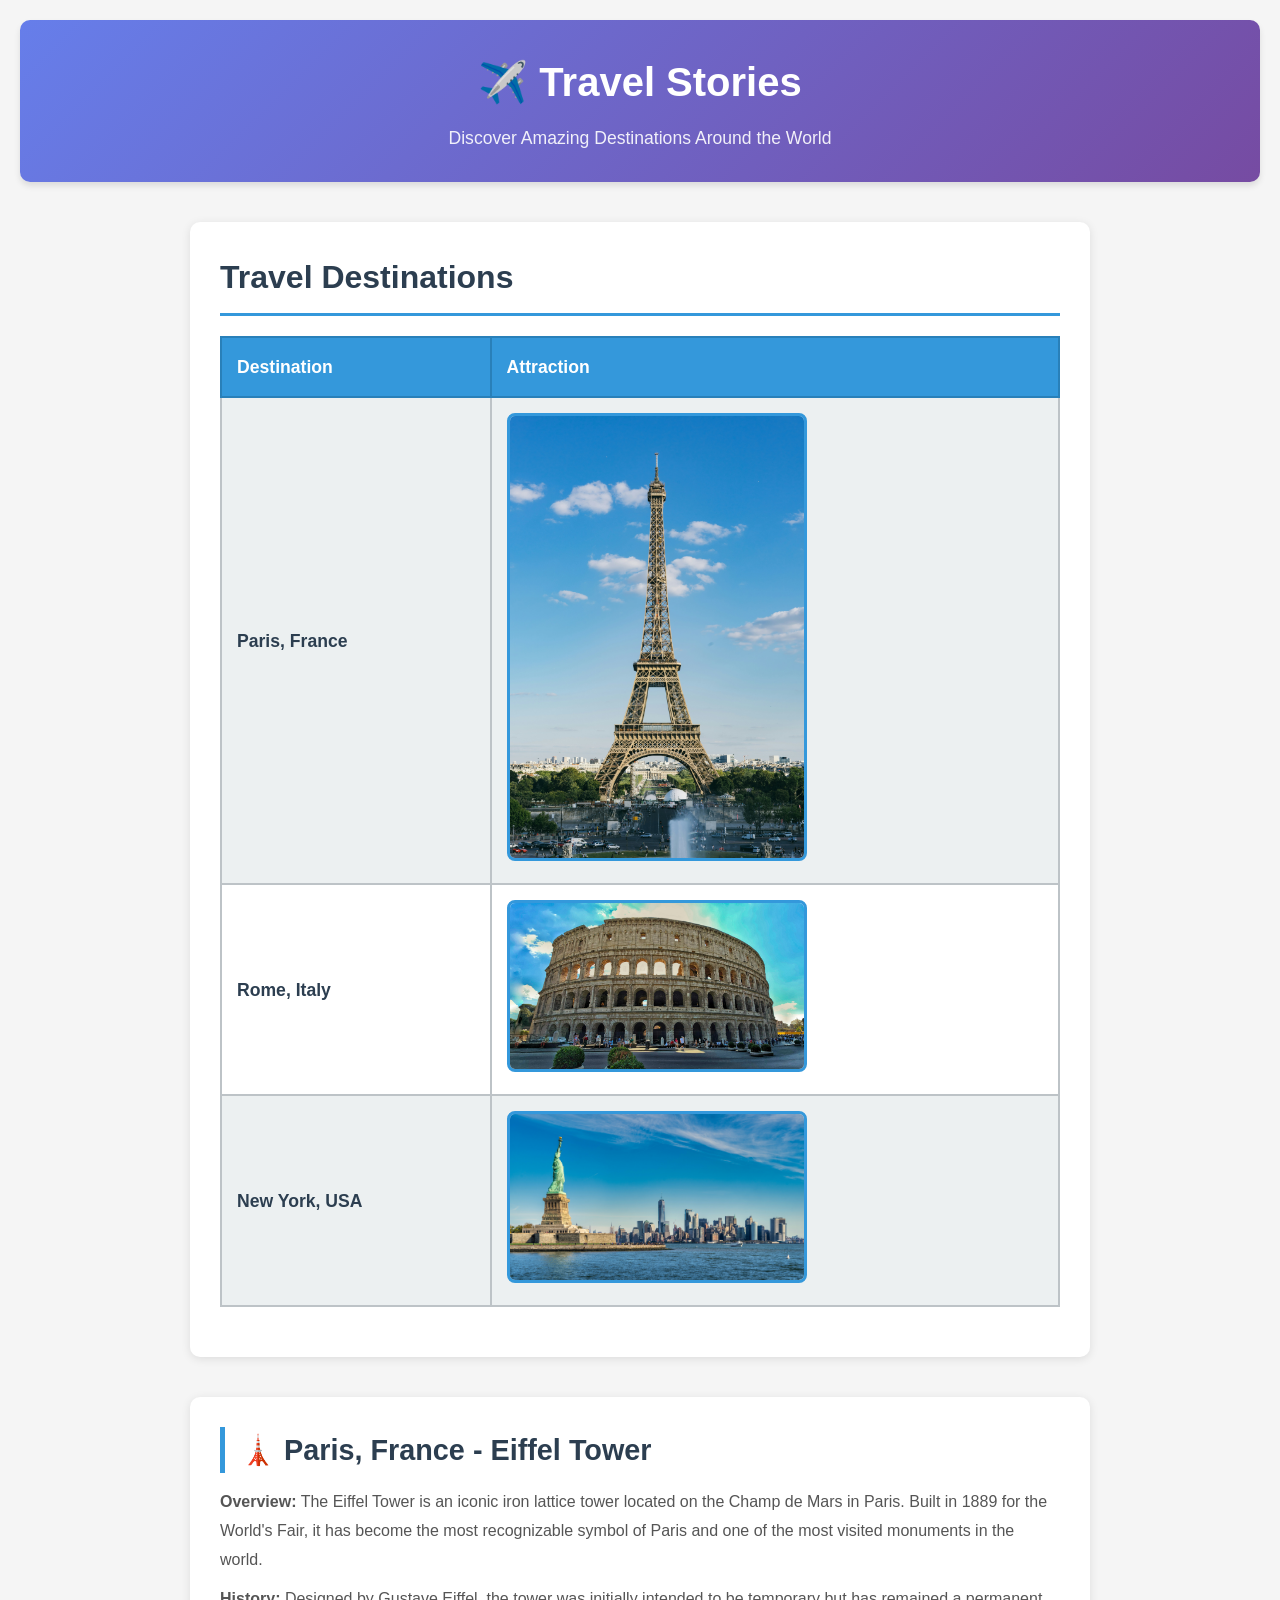
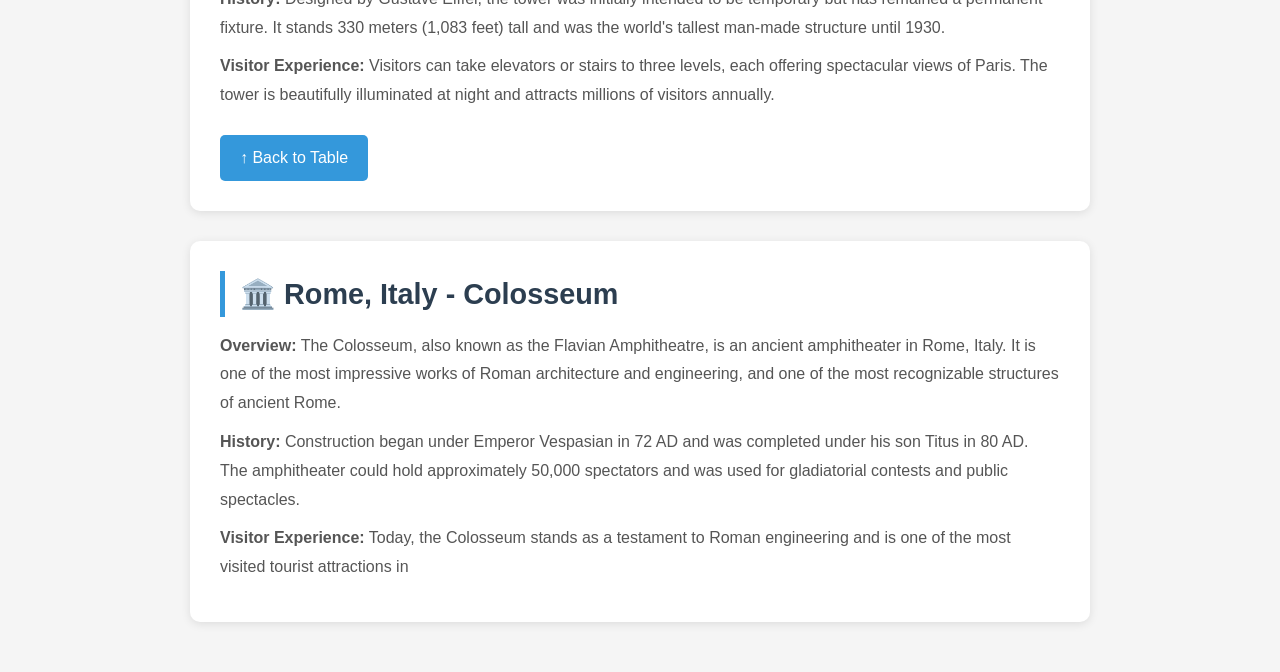
==== commit 6e21a698: "Update Travel Blog: Add CSS styling and finalize HTML structure" ====
--- a/travel-stories.html
+++ b/travel-stories.html
@@ -318,32 +318,4 @@
             </p>
             <p>
                 <strong>Visitor Experience:</strong> Today, the Colosseum stands as a testament to Roman engineering and is one of 
-                the most visited tourist attractions in Rome. Visitors can explore the ancient structure and imagine the grand events 
-                that took place within its walls.
-            </p>
-            <a href="#" class="back-to-top">↑ Back to Table</a>
-        </section>
-
-        <!-- NEW YORK INFORMATION SECTION - Displays when user clicks Statue of Liberty image -->
-        <section id="newyork-info" class="info-section">
-            <h3>🗽 New York, USA - Statue of Liberty</h3>
-            <p>
-                <strong>Overview:</strong> The Statue of Liberty is a colossal neoclassical sculpture located on Liberty Island in 
-                New York Harbor. It is a universal symbol of freedom and democracy, and one of the most iconic monuments in the 
-                United States.
-            </p>
-            <p>
-                <strong>History:</strong> A gift from France to the United States, the statue was designed by French sculptor 
-                Frédéric Auguste Bartholdi and dedicated in 1886. It was intended to commemorate the centennial of American 
-                independence and the alliance between France and the United States.
-            </p>
-            <p>
-                <strong>Visitor Experience:</strong> Visitors can take ferries to Liberty Island and explore the statue up close. 
-                Those who are fit can climb to the crown for panoramic views of New York Harbor and the Manhattan skyline. The 
-                statue has welcomed millions of immigrants to America.
-            </p>
-            <a href="#" class="back-to-top">↑ Back to Table</a>
-        </section>
-    </main>
-</body>
-</html>+                the most visited tourist attractions in
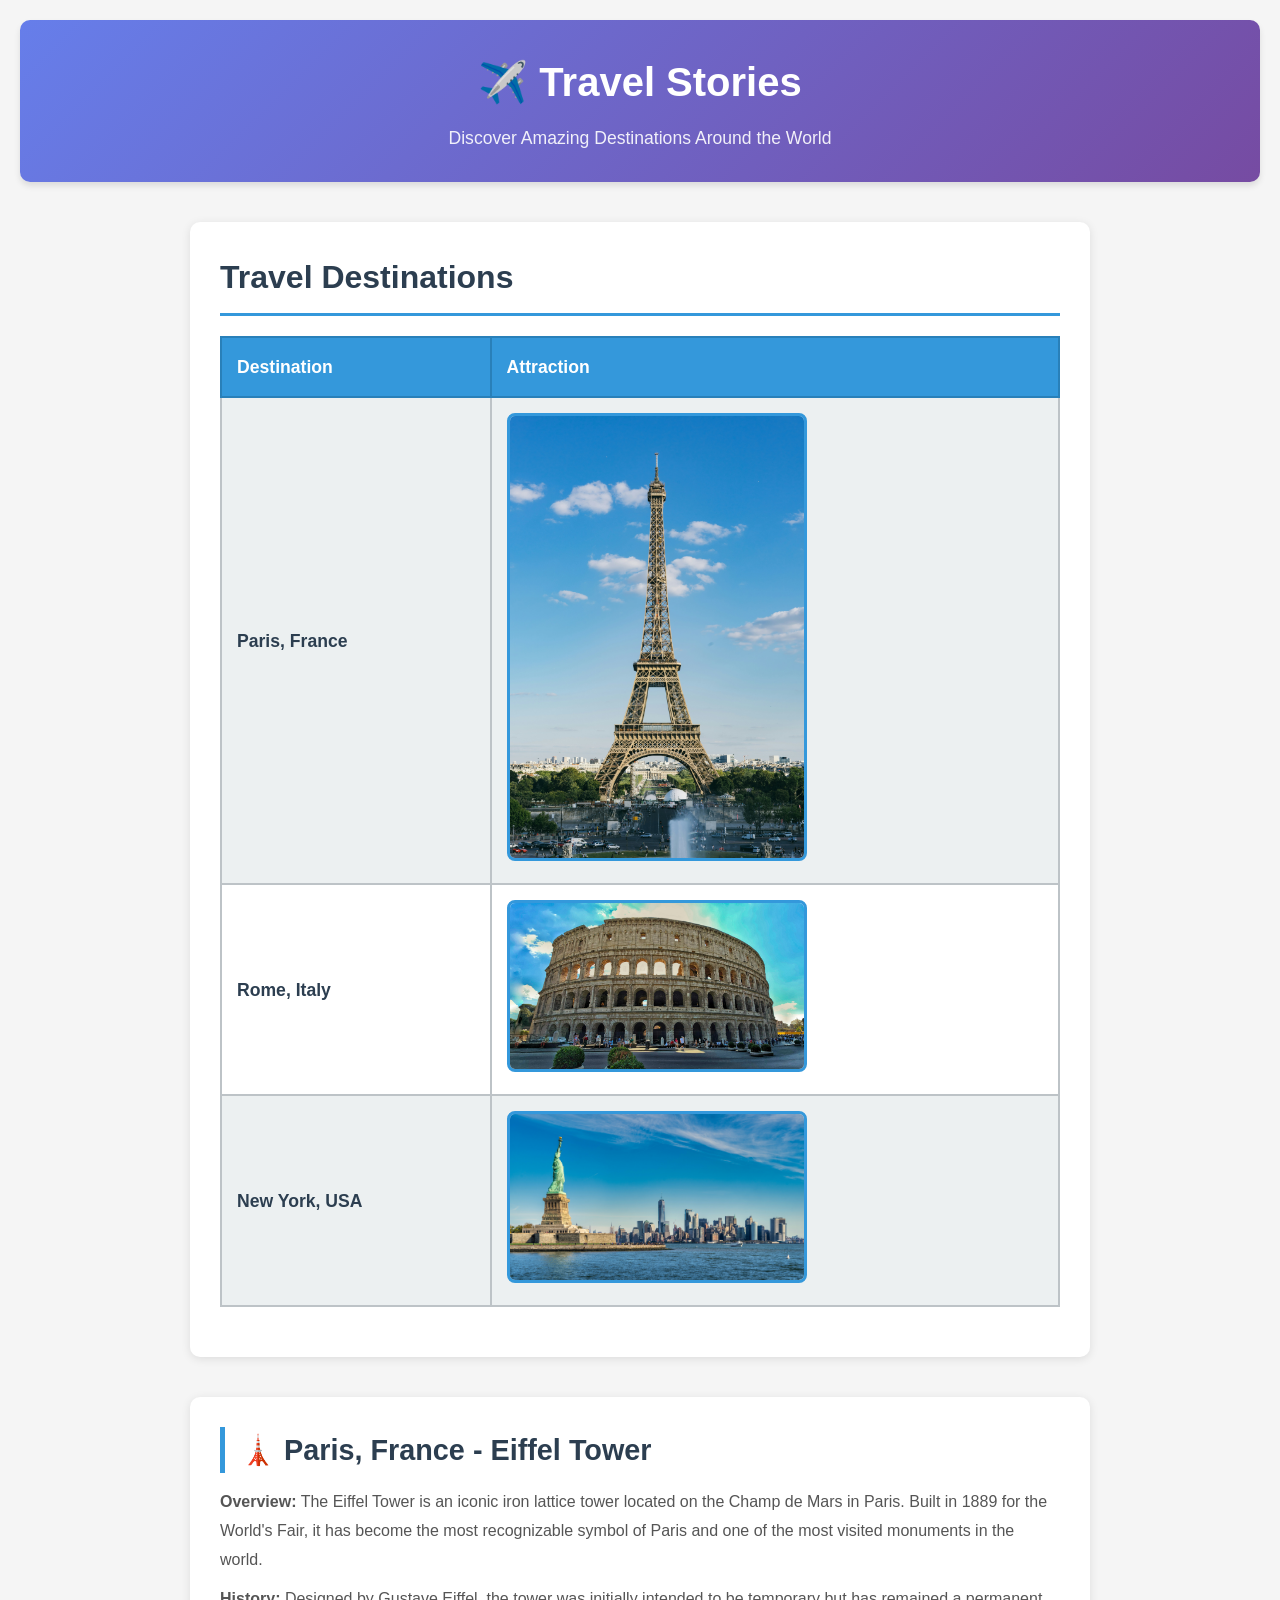
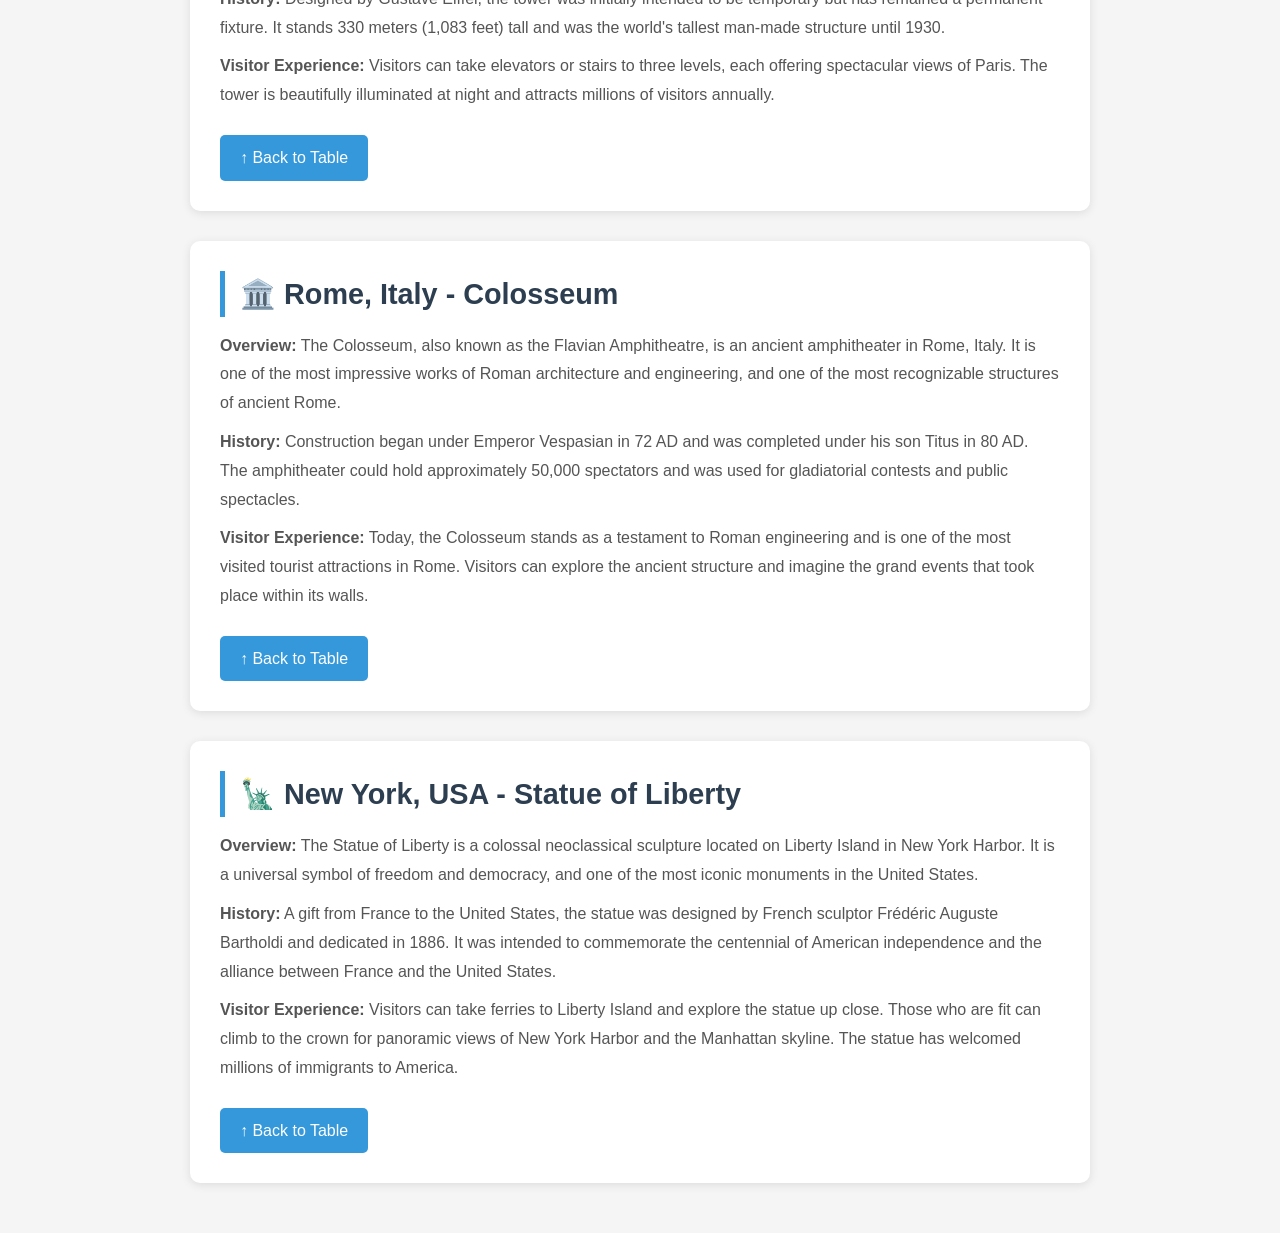
==== commit 753e031c: "updates done" ====
--- a/travel-stories.html
+++ b/travel-stories.html
@@ -318,4 +318,32 @@
             </p>
             <p>
                 <strong>Visitor Experience:</strong> Today, the Colosseum stands as a testament to Roman engineering and is one of 
-                the most visited tourist attractions in+                the most visited tourist attractions in Rome. Visitors can explore the ancient structure and imagine the grand events 
+                that took place within its walls.
+            </p>
+            <a href="#" class="back-to-top">↑ Back to Table</a>
+        </section>
+
+        <!-- NEW YORK INFORMATION SECTION - Displays when user clicks Statue of Liberty image -->
+        <section id="newyork-info" class="info-section">
+            <h3>🗽 New York, USA - Statue of Liberty</h3>
+            <p>
+                <strong>Overview:</strong> The Statue of Liberty is a colossal neoclassical sculpture located on Liberty Island in 
+                New York Harbor. It is a universal symbol of freedom and democracy, and one of the most iconic monuments in the 
+                United States.
+            </p>
+            <p>
+                <strong>History:</strong> A gift from France to the United States, the statue was designed by French sculptor 
+                Frédéric Auguste Bartholdi and dedicated in 1886. It was intended to commemorate the centennial of American 
+                independence and the alliance between France and the United States.
+            </p>
+            <p>
+                <strong>Visitor Experience:</strong> Visitors can take ferries to Liberty Island and explore the statue up close. 
+                Those who are fit can climb to the crown for panoramic views of New York Harbor and the Manhattan skyline. The 
+                statue has welcomed millions of immigrants to America.
+            </p>
+            <a href="#" class="back-to-top">↑ Back to Table</a>
+        </section>
+    </main>
+</body>
+</html>
